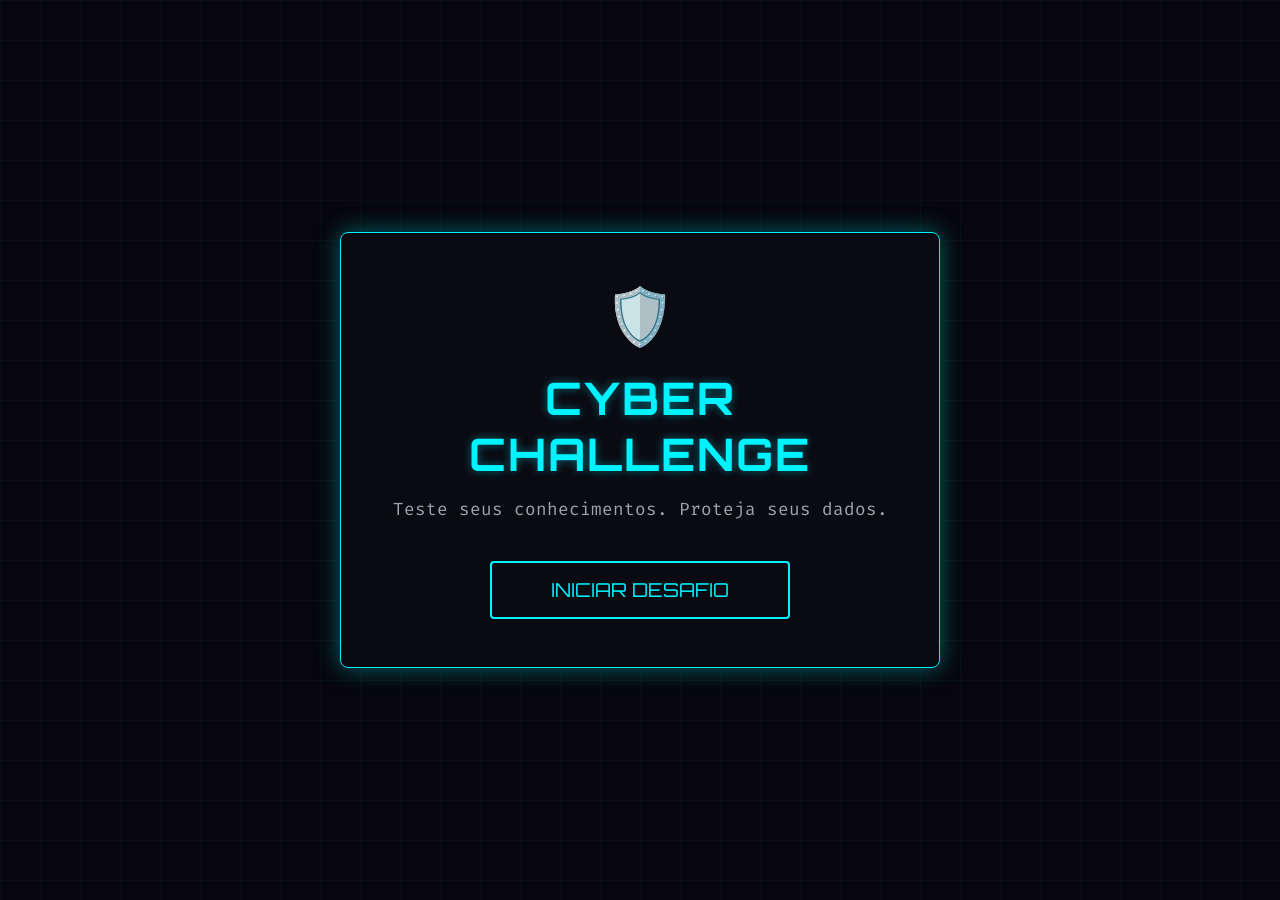
==== src/main/resources/static/index.html @ 8dbe8f74 "first commit" ====
<!DOCTYPE html>
<html lang="pt-BR">
<head>
    <meta charset="UTF-8">
    <meta name="viewport" content="width=device-width, initial-scale=1.0">
    <title>CYBER CHALLENGE</title>
    <link rel="stylesheet" href="style.css">
</head>
<body>
    <section id="tela-inicial" class="screen active">
        <div class="container">
            <div class="icon">🛡️</div>
            <h1>CYBER CHALLENGE</h1>
            <p class="subtitle">Teste seus conhecimentos. Proteja seus dados.</p>
            <button id="btn-iniciar" class="cyber-button">INICIAR DESAFIO</button>
        </div>
    </section>

    <section id="tela-cadastro" class="screen hidden">
        <div class="container">
            <div class="icon">💻</div>
            <h2>IDENTIFICAÇÃO DE USUÁRIO</h2>
            <p class="prompt-text">Insira suas credenciais para iniciar o teste:</p>

            <div class="input-group">
                <span class="prefix">USER@CYBER:~#</span>
                <input type="text" id="input-nome" placeholder="[ Digite seu nome ]" autocomplete="off">
            </div>

            <span id="erro-nome" class="error-msg hidden">⚠️ ERRO: O nome é obrigatório para acessar o sistema.</span>
            <!-- Banner de erro para falhas de comunicação com a API (adicionado na integração) -->
            <span id="erro-api" class="error-msg hidden">⚠️ Não foi possível conectar ao servidor. Tente novamente.</span>

            <button id="btn-continuar" class="cyber-button">CONTINUAR</button>
        </div>
    </section>

    <!-- TELA DA PARTIDA -->
    <section id="tela-partida" class="screen hidden">
        <div class="container game-container">
            <!-- Cabeçalho com Número da Pergunta e Cronômetro -->
            <div class="game-header">
                <span id="contador-pergunta" class="badge">PERGUNTA 1 DE 5</span>
                <span id="cronometro" class="timer">0.00s</span>
            </div>

            <!-- Pergunta -->
            <div class="pergunta-box">
                <p id="texto-pergunta">Carregando pergunta...</p>
            </div>

            <!-- Botões de Resposta -->
            <div class="botoes-resposta">
                <button id="btn-verdadeiro" class="cyber-button btn-op">VERDADEIRO</button>
                <button id="btn-falso" class="cyber-button btn-op">FALSO</button>
            </div>

            <!-- Caixa de Explicação (Oculta por padrão) -->
            <div id="feedback-box" class="feedback-box hidden">
                <h3 id="feedback-titulo">RESULTADO</h3>
                <p id="feedback-explicacao">A explicação aparecerá aqui.</p>
                <button id="btn-avancar" class="cyber-button btn-small hidden">AVANÇAR >></button>
            </div>
        </div>
    </section>

    <!-- TELA DE RESULTADO FINAL -->
    <section id="tela-resultado" class="screen hidden">
        <div class="container result-container">
            <h2>DESAFIO CONCLUÍDO!</h2>
            <p id="res-nome" class="subtitle">Agente: [Nome]</p>

            <!-- Grid de Estatísticas -->
            <div class="stats-grid">
                <div class="stat-box highlight-box">
                    <span class="stat-label">PONTUAÇÃO</span>
                    <span id="res-pontuacao" class="stat-value">0 / 10</span>
                </div>
                <div class="stat-box">
                    <span class="stat-label">ACERTOS</span>
                    <span id="res-acertos" class="stat-value correct-color">0 / 5</span>
                </div>
                <div class="stat-box">
                    <span class="stat-label">ERROS</span>
                    <span id="res-erros" class="stat-value error-color">0 / 5</span>
                </div>
                <div class="stat-box">
                    <span class="stat-label">TEMPO TOTAL</span>
                    <span id="res-tempo" class="stat-value">0.0s</span>
                </div>
                <div class="stat-box">
                    <span class="stat-label">MÉDIA / PERGUNTA</span>
                    <span id="res-media" class="stat-value">0.0s</span>
                </div>
            </div>

            <!-- Mensagem Dinâmica -->
            <div id="res-mensagem-box" class="feedback-box">
                <p id="res-mensagem" style="margin: 0;"></p>
            </div>

            <!-- Aviso caso o envio para o servidor falhe (adicionado na integração) -->
            <span id="erro-envio" class="error-msg hidden">⚠️ O resultado não pôde ser salvo no servidor (ranking/dashboard não serão atualizados desta vez).</span>

            <!-- Ranking -->
            <div class="ranking-section">
                <h3>🏆 RANKING GERAL</h3>
                <div class="ranking-header">
                    <span>POS</span>
                    <span>NOME</span>
                    <span>PONTOS</span>
                    <span>TEMPO</span>
                </div>
                <ul id="ranking-list" class="ranking-list">
                    <!-- O JavaScript vai inserir os jogadores aqui -->
                </ul>
            </div>

            <button id="btn-novo-jogador" class="cyber-button">NOVO PARTICIPANTE</button>
        </div>
    </section>

    <script src="script.js"></script>
</body>
</html>
---- src/main/resources/static/style.css ----
@import url('https://fonts.googleapis.com/css2?family=Fira+Code:wght@400;700&family=Orbitron:wght@500;700&display=swap');

:root {
    --bg-color: #06060c;
    --primary-color: #00f3ff;
    --primary-glow: rgba(0, 243, 255, 0.4);
    --error-color: #ff003c;
    --text-main: #e0e0e0;
    --container-bg: rgba(12, 12, 20, 0.85);
}

* {
    margin: 0;
    padding: 0;
    box-sizing: border-box;
}

body {
    background-color: var(--bg-color);
    color: var(--text-main);
    font-family: 'Fira Code', monospace;
    height: 100vh;
    display: flex;
    justify-content: center;
    align-items: center;
    overflow: hidden;
    /* Efeito de grade tecnológica ao fundo */
    background-image: 
        linear-gradient(rgba(0, 243, 255, 0.03) 1px, transparent 1px),
        linear-gradient(90deg, rgba(0, 243, 255, 0.03) 1px, transparent 1px);
    background-size: 40px 40px;
}

/* Controle de Exibição das Telas */
.screen {
    display: none;
    flex-direction: column;
    align-items: center;
    text-align: center;
    animation: fadeIn 0.6s ease-out;
    width: 100%;
}

.screen.active {
    display: flex;
}

.hidden {
    display: none !important;
}

/* Container Principal (Card) */
.container {
    background: var(--container-bg);
    padding: 3rem 2rem;
    border: 1px solid var(--primary-color);
    box-shadow: 0 0 25px var(--primary-glow);
    border-radius: 8px;
    backdrop-filter: blur(10px);
    max-width: 600px;
    width: 90%;
}

.icon {
    font-size: 3.5rem;
    margin-bottom: 1rem;
}

/* Tipografia */
h1, h2 {
    font-family: 'Orbitron', sans-serif;
    color: var(--primary-color);
    text-shadow: 0 0 10px var(--primary-glow);
    letter-spacing: 2px;
}

h1 { font-size: 2.8rem; margin-bottom: 1rem; }
h2 { font-size: 1.8rem; margin-bottom: 1.5rem; }

.subtitle {
    font-size: 1.1rem;
    margin-bottom: 2.5rem;
    color: #a0a0b0;
}

.prompt-text {
    margin-bottom: 1.5rem;
    font-size: 0.95rem;
    color: #a0a0b0;
}

/* Botões Cyberpunk */
.cyber-button {
    background: transparent;
    color: var(--primary-color);
    border: 2px solid var(--primary-color);
    padding: 15px 35px;
    font-size: 1.2rem;
    font-family: 'Orbitron', sans-serif;
    cursor: pointer;
    transition: all 0.3s ease;
    text-transform: uppercase;
    border-radius: 4px;
    width: 100%;
    max-width: 300px;
}

.cyber-button:hover {
    background: var(--primary-color);
    color: var(--bg-color);
    box-shadow: 0 0 20px var(--primary-color);
}

/* Campo de Input de Nome */
.input-group {
    display: flex;
    align-items: center;
    background: #000;
    border: 1px solid #333;
    padding: 12px 15px;
    margin-bottom: 1rem;
    border-radius: 4px;
    transition: border 0.3s ease;
}

.input-group:focus-within {
    border-color: var(--primary-color);
    box-shadow: 0 0 10px var(--primary-glow);
}

.prefix {
    color: var(--primary-color);
    margin-right: 15px;
    font-weight: bold;
}

input {
    background: transparent;
    border: none;
    color: #fff;
    font-family: 'Fira Code', monospace;
    font-size: 1.1rem;
    width: 100%;
    outline: none;
}

input::placeholder {
    color: #444;
}

/* Validação */
.error-msg {
    color: var(--error-color);
    font-size: 0.9rem;
    display: block;
    margin-bottom: 1.5rem;
    text-shadow: 0 0 5px rgba(255, 0, 60, 0.4);
}

/* Animação de Transição */
@keyframes fadeIn {
    from { opacity: 0; transform: translateY(15px); }
    to { opacity: 1; transform: translateY(0); }
}

/* Responsividade básica para telas menores */
@media (max-width: 480px) {
    h1 { font-size: 2rem; }
    h2 { font-size: 1.4rem; }
    .prefix { display: none; /* Oculta o prefixo no celular para ganhar espaço */ }
}

/* --- ESTILOS DA TELA DA PARTIDA --- */
.game-container {
    max-width: 800px;
}

.game-header {
    display: flex;
    justify-content: space-between;
    align-items: center;
    margin-bottom: 2rem;
    border-bottom: 1px solid #333;
    padding-bottom: 1rem;
}

.badge {
    background: rgba(0, 243, 255, 0.1);
    color: var(--primary-color);
    padding: 8px 15px;
    border-radius: 4px;
    font-size: 0.9rem;
    border: 1px solid var(--primary-color);
    font-weight: bold;
}

.timer {
    font-family: 'Orbitron', sans-serif;
    font-size: 1.8rem;
    color: #ffb800; /* Amarelo de alerta tecnológico */
    text-shadow: 0 0 10px rgba(255, 184, 0, 0.5);
}

.pergunta-box {
    font-size: 1.3rem;
    line-height: 1.6;
    margin-bottom: 2.5rem;
    min-height: 120px;
    display: flex;
    align-items: center;
    text-align: left;
}

.botoes-resposta {
    display: flex;
    gap: 1.5rem;
    justify-content: center;
    margin-bottom: 1.5rem;
}

.btn-op {
    flex: 1;
    font-size: 1.1rem;
}

/* Cores ao selecionar a resposta */
.btn-op.selected-true {
    background: #00ff66;
    color: #000;
    border-color: #00ff66;
    box-shadow: 0 0 15px #00ff66;
}

.btn-op.selected-false {
    background: var(--error-color);
    color: #fff;
    border-color: var(--error-color);
    box-shadow: 0 0 15px var(--error-color);
}

/* Desabilita os botões após a escolha */
.btn-op:disabled {
    opacity: 0.3;
    cursor: not-allowed;
    pointer-events: none;
}
.btn-op.selected-true:disabled, .btn-op.selected-false:disabled {
    opacity: 1; /* Mantém o selecionado aceso */
}

/* Caixa de Feedback (Explicação) */
.feedback-box {
    background: rgba(0, 0, 0, 0.7);
    border-left: 5px solid var(--primary-color);
    padding: 1.5rem;
    text-align: left;
    animation: fadeIn 0.4s ease-out;
    border-radius: 0 4px 4px 0;
}

.feedback-box.correct { border-left-color: #00ff66; }
.feedback-box.incorrect { border-left-color: var(--error-color); }

#feedback-titulo {
    font-size: 1.2rem;
    margin-bottom: 0.8rem;
}

.correct #feedback-titulo { color: #00ff66; text-shadow: 0 0 5px #00ff66; }
.incorrect #feedback-titulo { color: var(--error-color); text-shadow: 0 0 5px var(--error-color); }

#feedback-explicacao {
    font-size: 1rem;
    color: #ccc;
    margin-bottom: 1.5rem;
    line-height: 1.5;
}

.btn-small {
    padding: 10px 20px;
    font-size: 1rem;
    align-self: flex-end;
    display: block;
    margin-left: auto;
}

/* --- ESTILOS DA TELA DE RESULTADO E RANKING --- */
.result-container {
    max-width: 700px;
}

.stats-grid {
    display: grid;
    grid-template-columns: repeat(auto-fit, minmax(120px, 1fr));
    gap: 1rem;
    margin-bottom: 2rem;
}

.stat-box {
    background: rgba(0, 0, 0, 0.6);
    border: 1px solid #333;
    padding: 1rem;
    border-radius: 4px;
    display: flex;
    flex-direction: column;
    align-items: center;
}

.stat-box.highlight-box {
    border-color: var(--primary-color);
    box-shadow: 0 0 10px rgba(0, 243, 255, 0.2);
}

.stat-label {
    font-size: 0.8rem;
    color: #a0a0b0;
    margin-bottom: 0.5rem;
}

.stat-value {
    font-family: 'Orbitron', sans-serif;
    font-size: 1.5rem;
    font-weight: bold;
}

.correct-color { color: #00ff66; }
.error-color { color: var(--error-color); }

/* Seção de Ranking */
.ranking-section {
    margin: 2rem 0;
    background: #000;
    border: 1px solid #222;
    border-radius: 4px;
    padding: 1.5rem;
}

.ranking-section h3 {
    font-size: 1.2rem;
    margin-bottom: 1rem;
    color: var(--primary-color);
}

.ranking-header {
    display: grid;
    grid-template-columns: 0.5fr 2fr 1fr 1fr;
    font-size: 0.8rem;
    color: #666;
    border-bottom: 1px solid #333;
    padding-bottom: 0.5rem;
    margin-bottom: 0.5rem;
    text-align: left;
}

.ranking-list {
    list-style: none;
    max-height: 200px;
    overflow-y: auto;
}

.ranking-item {
    display: grid;
    grid-template-columns: 0.5fr 2fr 1fr 1fr;
    padding: 0.8rem 0;
    border-bottom: 1px solid #1a1a1a;
    font-size: 1rem;
    text-align: left;
    align-items: center;
}

/* Destaque para os 3 primeiros colocados */
.ranking-item.top-1 { color: #ffd700; font-weight: bold; text-shadow: 0 0 5px rgba(255, 215, 0, 0.4); }
.ranking-item.top-2 { color: #c0c0c0; font-weight: bold; }
.ranking-item.top-3 { color: #cd7f32; font-weight: bold; }

/* Scrollbar personalizada para o ranking */
.ranking-list::-webkit-scrollbar { width: 6px; }
.ranking-list::-webkit-scrollbar-track { background: #000; }
.ranking-list::-webkit-scrollbar-thumb { background: var(--primary-color); border-radius: 3px; }
/* Adicionado na integracao com o back-end: estado desabilitado do botao
   principal (usado enquanto o front espera a resposta da API). */
.cyber-button:disabled {
    opacity: 0.5;
    cursor: not-allowed;
    filter: grayscale(40%);
}
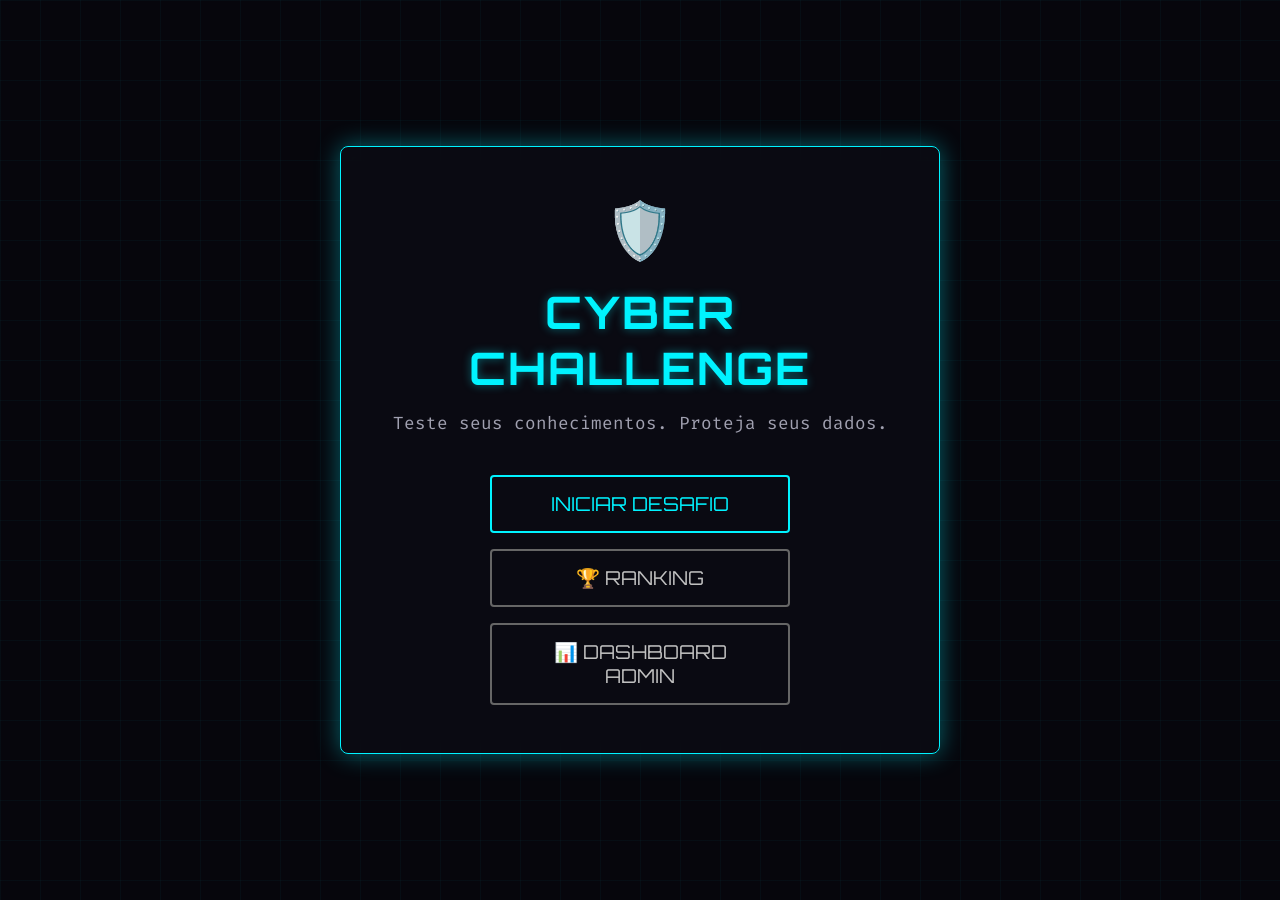
==== commit 67b09d33: "feat: aprimora sistema de partidas e experiência do usuário * amplia banco de questões e seleção ale" ====
--- a/src/main/resources/static/index.html
+++ b/src/main/resources/static/index.html
@@ -7,15 +7,21 @@
     <link rel="stylesheet" href="style.css">
 </head>
 <body>
+    <!-- MENU INICIAL (secao 5) -->
     <section id="tela-inicial" class="screen active">
         <div class="container">
             <div class="icon">🛡️</div>
             <h1>CYBER CHALLENGE</h1>
             <p class="subtitle">Teste seus conhecimentos. Proteja seus dados.</p>
-            <button id="btn-iniciar" class="cyber-button">INICIAR DESAFIO</button>
-        </div>
-    </section>
-
+            <div class="menu-botoes">
+                <button id="btn-iniciar" class="cyber-button">INICIAR DESAFIO</button>
+                <button id="btn-ver-ranking" class="cyber-button btn-secundario">🏆 RANKING</button>
+                <a href="/admin/" class="cyber-button btn-secundario btn-link" target="_blank" rel="noopener">📊 DASHBOARD ADMIN</a>
+            </div>
+        </div>
+    </section>
+
+    <!-- CADASTRO (secao 3): nome, idade e autoavaliacao de conhecimento -->
     <section id="tela-cadastro" class="screen hidden">
         <div class="container">
             <div class="icon">💻</div>
@@ -23,15 +29,70 @@
             <p class="prompt-text">Insira suas credenciais para iniciar o teste:</p>
 
             <div class="input-group">
-                <span class="prefix">USER@CYBER:~#</span>
+                <span class="prefix">NOME:~#</span>
                 <input type="text" id="input-nome" placeholder="[ Digite seu nome ]" autocomplete="off">
             </div>
 
-            <span id="erro-nome" class="error-msg hidden">⚠️ ERRO: O nome é obrigatório para acessar o sistema.</span>
-            <!-- Banner de erro para falhas de comunicação com a API (adicionado na integração) -->
+            <div class="input-group">
+                <span class="prefix">IDADE:~#</span>
+                <input type="number" id="input-idade" placeholder="[ Digite sua idade ]" autocomplete="off" min="1" max="120">
+            </div>
+
+            <div class="autoavaliacao-group">
+                <label for="input-autoavaliacao" class="prompt-text autoavaliacao-label">
+                    De 1 a 10, quanto você considera que entende de segurança cibernética?
+                </label>
+                <div class="slider-row">
+                    <input type="range" id="input-autoavaliacao" min="1" max="10" value="5">
+                    <span id="autoavaliacao-valor" class="badge">5</span>
+                </div>
+            </div>
+
+            <span id="erro-nome" class="error-msg hidden">⚠️ ERRO: preencha nome e idade corretamente para continuar.</span>
             <span id="erro-api" class="error-msg hidden">⚠️ Não foi possível conectar ao servidor. Tente novamente.</span>
 
-            <button id="btn-continuar" class="cyber-button">CONTINUAR</button>
+            <div class="botoes-navegacao">
+                <button id="btn-voltar-cadastro" class="cyber-button btn-secundario btn-small-nav">« VOLTAR</button>
+                <button id="btn-continuar" class="cyber-button">CONTINUAR</button>
+            </div>
+        </div>
+    </section>
+
+    <!-- ESCOLHA DE NIVEL (secao 2) -->
+    <section id="tela-nivel" class="screen hidden">
+        <div class="container">
+            <div class="icon">🎚️</div>
+            <h2>ESCOLHA O NÍVEL</h2>
+            <p class="prompt-text">Selecione o nível de dificuldade das 10 perguntas da sua partida:</p>
+
+            <div class="niveis-grid">
+                <button class="nivel-card" data-nivel="1">
+                    <span class="nivel-numero">1</span>
+                    <span class="nivel-nome">Leigo</span>
+                    <span class="nivel-desc">Conceitos básicos de segurança digital</span>
+                </button>
+                <button class="nivel-card" data-nivel="2">
+                    <span class="nivel-numero">2</span>
+                    <span class="nivel-nome">Usuário</span>
+                    <span class="nivel-desc">Situações comuns do dia a dia</span>
+                </button>
+                <button class="nivel-card" data-nivel="3">
+                    <span class="nivel-numero">3</span>
+                    <span class="nivel-nome">Intermediário</span>
+                    <span class="nivel-desc">Exige conhecimento mais aprofundado</span>
+                </button>
+                <button class="nivel-card" data-nivel="4">
+                    <span class="nivel-numero">4</span>
+                    <span class="nivel-nome">Especialista</span>
+                    <span class="nivel-desc">Perguntas avançadas de cibersegurança</span>
+                </button>
+            </div>
+
+            <span id="erro-nivel" class="error-msg hidden">⚠️ Não foi possível carregar as perguntas deste nível. Tente novamente.</span>
+
+            <div class="botoes-navegacao">
+                <button id="btn-voltar-nivel" class="cyber-button btn-secundario btn-small-nav">« VOLTAR</button>
+            </div>
         </div>
     </section>
 
@@ -40,7 +101,8 @@
         <div class="container game-container">
             <!-- Cabeçalho com Número da Pergunta e Cronômetro -->
             <div class="game-header">
-                <span id="contador-pergunta" class="badge">PERGUNTA 1 DE 5</span>
+                <span id="badge-nivel" class="badge badge-nivel">NÍVEL 1</span>
+                <span id="contador-pergunta" class="badge">PERGUNTA 1 DE 10</span>
                 <span id="cronometro" class="timer">0.00s</span>
             </div>
 
@@ -70,19 +132,26 @@
             <h2>DESAFIO CONCLUÍDO!</h2>
             <p id="res-nome" class="subtitle">Agente: [Nome]</p>
 
+            <!-- Nota final em destaque (secao 4) -->
+            <div class="nota-final-box">
+                <span class="stat-label">NOTA FINAL</span>
+                <span id="res-nota-final" class="nota-final-valor">0.0</span>
+                <span class="nota-final-escala">/ 10</span>
+            </div>
+
             <!-- Grid de Estatísticas -->
             <div class="stats-grid">
                 <div class="stat-box highlight-box">
                     <span class="stat-label">PONTUAÇÃO</span>
-                    <span id="res-pontuacao" class="stat-value">0 / 10</span>
+                    <span id="res-pontuacao" class="stat-value">0 / 20</span>
                 </div>
                 <div class="stat-box">
                     <span class="stat-label">ACERTOS</span>
-                    <span id="res-acertos" class="stat-value correct-color">0 / 5</span>
+                    <span id="res-acertos" class="stat-value correct-color">0 / 10</span>
                 </div>
                 <div class="stat-box">
                     <span class="stat-label">ERROS</span>
-                    <span id="res-erros" class="stat-value error-color">0 / 5</span>
+                    <span id="res-erros" class="stat-value error-color">0 / 10</span>
                 </div>
                 <div class="stat-box">
                     <span class="stat-label">TEMPO TOTAL</span>
@@ -91,6 +160,10 @@
                 <div class="stat-box">
                     <span class="stat-label">MÉDIA / PERGUNTA</span>
                     <span id="res-media" class="stat-value">0.0s</span>
+                </div>
+                <div class="stat-box">
+                    <span class="stat-label">NÍVEL JOGADO</span>
+                    <span id="res-nivel" class="stat-value">-</span>
                 </div>
             </div>
 
@@ -99,7 +172,7 @@
                 <p id="res-mensagem" style="margin: 0;"></p>
             </div>
 
-            <!-- Aviso caso o envio para o servidor falhe (adicionado na integração) -->
+            <!-- Aviso caso o envio para o servidor falhe -->
             <span id="erro-envio" class="error-msg hidden">⚠️ O resultado não pôde ser salvo no servidor (ranking/dashboard não serão atualizados desta vez).</span>
 
             <!-- Ranking -->
@@ -116,7 +189,37 @@
                 </ul>
             </div>
 
-            <button id="btn-novo-jogador" class="cyber-button">NOVO PARTICIPANTE</button>
+            <div class="botoes-navegacao botoes-resultado">
+                <button id="btn-jogar-novamente" class="cyber-button">JOGAR NOVAMENTE</button>
+                <button id="btn-voltar-menu" class="cyber-button btn-secundario">VOLTAR AO MENU</button>
+            </div>
+        </div>
+    </section>
+
+    <!-- TELA DE RANKING INDEPENDENTE (acessivel direto do menu, sem jogar) -->
+    <section id="tela-ranking" class="screen hidden">
+        <div class="container result-container">
+            <h2>🏆 RANKING GERAL</h2>
+            <p class="prompt-text">Melhores desempenhos registrados no Cyber Challenge:</p>
+
+            <div class="ranking-section ranking-section-standalone">
+                <div class="ranking-header">
+                    <span>POS</span>
+                    <span>NOME</span>
+                    <span>PONTOS</span>
+                    <span>TEMPO</span>
+                </div>
+                <ul id="ranking-list-standalone" class="ranking-list">
+                    <!-- O JavaScript vai inserir os jogadores aqui -->
+                </ul>
+            </div>
+
+            <span id="ranking-vazio" class="error-msg hidden" style="color:#a0a0b0; text-shadow:none;">Ainda não há partidas registradas.</span>
+            <span id="erro-ranking" class="error-msg hidden">⚠️ Não foi possível carregar o ranking agora.</span>
+
+            <div class="botoes-navegacao">
+                <button id="btn-voltar-ranking" class="cyber-button btn-secundario btn-small-nav">« VOLTAR AO MENU</button>
+            </div>
         </div>
     </section>
 
--- a/src/main/resources/static/style.css
+++ b/src/main/resources/static/style.css
@@ -384,3 +384,169 @@
     cursor: not-allowed;
     filter: grayscale(40%);
 }
+
+/* --- MELHORIAS DE NAVEGAÇÃO (menu, cadastro estendido, níveis, ranking) --- */
+
+.menu-botoes {
+    display: flex;
+    flex-direction: column;
+    gap: 1rem;
+    align-items: center;
+}
+
+.btn-secundario {
+    border-color: #666;
+    color: #c0c0c0;
+}
+
+.btn-secundario:hover {
+    background: #c0c0c0;
+    color: #000;
+    box-shadow: 0 0 20px rgba(192, 192, 192, 0.5);
+}
+
+.btn-link {
+    display: inline-flex;
+    align-items: center;
+    justify-content: center;
+    text-decoration: none;
+}
+
+.botoes-navegacao {
+    display: flex;
+    gap: 1rem;
+    justify-content: center;
+    margin-top: 1rem;
+    flex-wrap: wrap;
+}
+
+.botoes-resultado {
+    margin-top: 1.5rem;
+}
+
+.btn-small-nav {
+    max-width: 180px;
+    padding: 12px 20px;
+    font-size: 1rem;
+}
+
+/* Slider de autoavaliação (cadastro) */
+.autoavaliacao-group {
+    margin: 0.5rem 0 1.5rem;
+    text-align: left;
+}
+
+.autoavaliacao-label {
+    display: block;
+    margin-bottom: 0.8rem;
+}
+
+.slider-row {
+    display: flex;
+    align-items: center;
+    gap: 1rem;
+}
+
+.slider-row input[type="range"] {
+    flex: 1;
+    accent-color: var(--primary-color);
+}
+
+.slider-row .badge {
+    min-width: 2.5rem;
+    text-align: center;
+}
+
+/* Cards de seleção de nível */
+.niveis-grid {
+    display: grid;
+    grid-template-columns: repeat(2, 1fr);
+    gap: 1rem;
+    margin-bottom: 1.5rem;
+}
+
+.nivel-card {
+    background: rgba(0, 0, 0, 0.6);
+    border: 2px solid #333;
+    border-radius: 6px;
+    padding: 1.2rem 0.8rem;
+    color: var(--text-main);
+    cursor: pointer;
+    display: flex;
+    flex-direction: column;
+    align-items: center;
+    gap: 0.4rem;
+    transition: all 0.25s ease;
+    font-family: 'Fira Code', monospace;
+}
+
+.nivel-card:hover,
+.nivel-card:focus-visible {
+    border-color: var(--primary-color);
+    box-shadow: 0 0 15px var(--primary-glow);
+    transform: translateY(-2px);
+}
+
+.nivel-card.selecionado {
+    border-color: var(--primary-color);
+    background: rgba(0, 243, 255, 0.08);
+}
+
+.nivel-numero {
+    font-family: 'Orbitron', sans-serif;
+    font-size: 1.6rem;
+    color: var(--primary-color);
+}
+
+.nivel-nome {
+    font-family: 'Orbitron', sans-serif;
+    font-size: 1rem;
+    text-transform: uppercase;
+}
+
+.nivel-desc {
+    font-size: 0.8rem;
+    color: #a0a0b0;
+    text-align: center;
+}
+
+.badge-nivel {
+    border-color: #ffb800;
+    color: #ffb800;
+    background: rgba(255, 184, 0, 0.1);
+}
+
+/* Nota final em destaque na tela de resultado */
+.nota-final-box {
+    background: rgba(0, 243, 255, 0.08);
+    border: 1px solid var(--primary-color);
+    border-radius: 6px;
+    padding: 1.2rem;
+    margin-bottom: 1.5rem;
+    display: flex;
+    flex-direction: column;
+    align-items: center;
+    box-shadow: 0 0 20px var(--primary-glow);
+}
+
+.nota-final-valor {
+    font-family: 'Orbitron', sans-serif;
+    font-size: 3rem;
+    color: var(--primary-color);
+    text-shadow: 0 0 15px var(--primary-glow);
+    line-height: 1;
+}
+
+.nota-final-escala {
+    font-size: 1rem;
+    color: #a0a0b0;
+}
+
+.ranking-section-standalone {
+    max-height: none;
+}
+
+@media (max-width: 480px) {
+    .niveis-grid { grid-template-columns: 1fr; }
+    .botoes-navegacao { flex-direction: column; align-items: stretch; }
+}
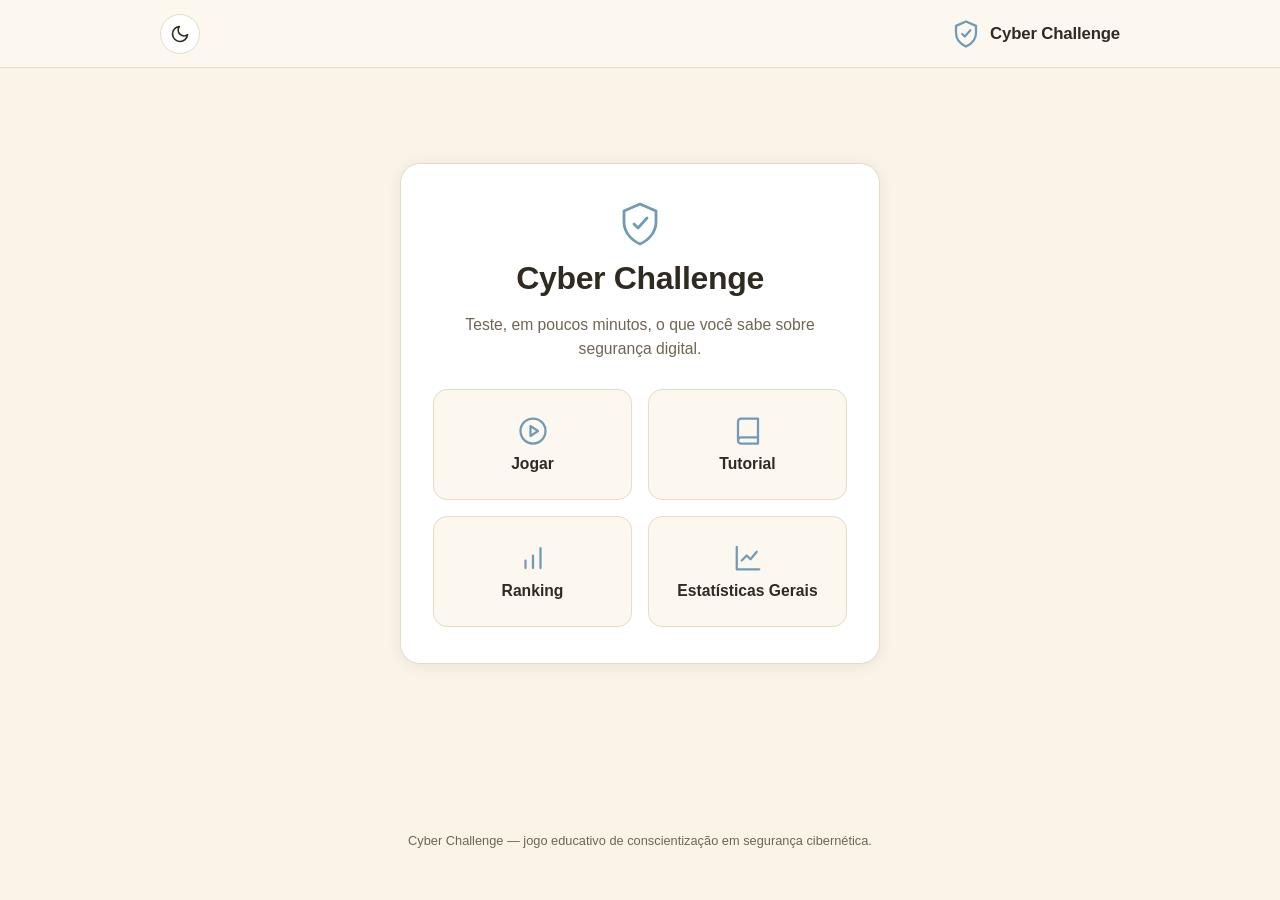
==== commit 845b5a26: "feat: simplifica e aprimora o Cyber Challenge Simplifica o fluxo do jogo Ajusta pontuação e rankings" ====
--- a/src/main/resources/static/index.html
+++ b/src/main/resources/static/index.html
@@ -3,67 +3,103 @@
 <head>
     <meta charset="UTF-8">
     <meta name="viewport" content="width=device-width, initial-scale=1.0">
-    <title>CYBER CHALLENGE</title>
+    <title>Cyber Challenge</title>
     <link rel="stylesheet" href="style.css">
 </head>
 <body>
-    <!-- MENU INICIAL (secao 5) -->
-    <section id="tela-inicial" class="screen active">
-        <div class="container">
-            <div class="icon">🛡️</div>
-            <h1>CYBER CHALLENGE</h1>
-            <p class="subtitle">Teste seus conhecimentos. Proteja seus dados.</p>
-            <div class="menu-botoes">
-                <button id="btn-iniciar" class="cyber-button">INICIAR DESAFIO</button>
-                <button id="btn-ver-ranking" class="cyber-button btn-secundario">🏆 RANKING</button>
-                <a href="/admin/" class="cyber-button btn-secundario btn-link" target="_blank" rel="noopener">📊 DASHBOARD ADMIN</a>
-            </div>
-        </div>
-    </section>
-
-    <!-- CADASTRO (secao 3): nome, idade e autoavaliacao de conhecimento -->
-    <section id="tela-cadastro" class="screen hidden">
-        <div class="container">
-            <div class="icon">💻</div>
-            <h2>IDENTIFICAÇÃO DE USUÁRIO</h2>
-            <p class="prompt-text">Insira suas credenciais para iniciar o teste:</p>
-
-            <div class="input-group">
-                <span class="prefix">NOME:~#</span>
-                <input type="text" id="input-nome" placeholder="[ Digite seu nome ]" autocomplete="off">
-            </div>
-
-            <div class="input-group">
-                <span class="prefix">IDADE:~#</span>
-                <input type="number" id="input-idade" placeholder="[ Digite sua idade ]" autocomplete="off" min="1" max="120">
-            </div>
-
-            <div class="autoavaliacao-group">
-                <label for="input-autoavaliacao" class="prompt-text autoavaliacao-label">
-                    De 1 a 10, quanto você considera que entende de segurança cibernética?
-                </label>
+    <header class="site-header">
+        <div class="site-header__inner">
+            <button type="button" id="theme-toggle" class="theme-toggle" aria-label="Alternar tema"></button>
+            <a href="/index.html" class="brand">
+                <svg class="brand-logo icon-svg" viewBox="0 0 24 24" fill="none" stroke="currentColor" stroke-width="1.8" stroke-linecap="round" stroke-linejoin="round">
+                    <path d="M12 2 L20 5.5 V11 C20 16 16.5 20 12 22 C7.5 20 4 16 4 11 V5.5 Z"></path>
+                    <path d="M9 12 L11 14 L15.5 9"></path>
+                </svg>
+                <span class="brand-name">Cyber Challenge</span>
+            </a>
+        </div>
+    </header>
+
+    <main class="page-content">
+
+    <!-- MENU INICIAL -->
+    <section id="tela-menu" class="screen active">
+        <div class="card">
+            <svg class="brand-logo icon-svg" viewBox="0 0 24 24" fill="none" stroke="currentColor" stroke-width="1.4" stroke-linecap="round" stroke-linejoin="round" style="width:48px;height:48px;margin-bottom:0.75rem;">
+                <path d="M12 2 L20 5.5 V11 C20 16 16.5 20 12 22 C7.5 20 4 16 4 11 V5.5 Z"></path>
+                <path d="M9 12 L11 14 L15.5 9"></path>
+            </svg>
+            <h1>Cyber Challenge</h1>
+            <p class="subtitle">Teste, em poucos minutos, o que você sabe sobre segurança digital.</p>
+
+            <div class="menu-grid">
+                <button type="button" id="btn-jogar" class="menu-item">
+                    <svg viewBox="0 0 24 24" fill="none" stroke="currentColor" stroke-width="1.8" stroke-linecap="round" stroke-linejoin="round"><circle cx="12" cy="12" r="10"></circle><polygon points="10,8 16,12 10,16"></polygon></svg>
+                    Jogar
+                </button>
+                <a href="/tutorial.html" class="menu-item">
+                    <svg viewBox="0 0 24 24" fill="none" stroke="currentColor" stroke-width="1.8" stroke-linecap="round" stroke-linejoin="round"><path d="M4 19.5A2.5 2.5 0 0 1 6.5 17H20"></path><path d="M6.5 2H20v20H6.5A2.5 2.5 0 0 1 4 19.5v-15A2.5 2.5 0 0 1 6.5 2z"></path></svg>
+                    Tutorial
+                </a>
+                <a href="/ranking.html" class="menu-item">
+                    <svg viewBox="0 0 24 24" fill="none" stroke="currentColor" stroke-width="1.8" stroke-linecap="round" stroke-linejoin="round"><line x1="6" y1="20" x2="6" y2="14"></line><line x1="12" y1="20" x2="12" y2="10"></line><line x1="18" y1="20" x2="18" y2="4"></line></svg>
+                    Ranking
+                </a>
+                <a href="/estatisticas.html" class="menu-item">
+                    <svg viewBox="0 0 24 24" fill="none" stroke="currentColor" stroke-width="1.8" stroke-linecap="round" stroke-linejoin="round"><path d="M3 3v18h18"></path><path d="M7 14l4-4 3 3 5-6"></path></svg>
+                    Estatísticas Gerais
+                </a>
+            </div>
+        </div>
+    </section>
+
+    <!-- IDENTIFICACAO: nickname, idade, autoavaliacao -->
+    <section id="tela-identificacao" class="screen hidden">
+        <div class="card">
+            <div class="steps"><span class="step-dot active"></span><span class="step-dot"></span><span class="step-dot"></span><span class="step-dot"></span></div>
+            <h2>Antes de começar</h2>
+            <p class="subtitle">Informe seus dados para participar do desafio e aparecer no ranking.</p>
+
+            <div class="field">
+                <label for="input-nickname">Nickname</label>
+                <input type="text" id="input-nickname" placeholder="Como você quer ser chamado" autocomplete="off" maxlength="30">
+                <span id="nickname-status" class="field-hint"></span>
+            </div>
+
+            <div class="field">
+                <label for="input-idade">Idade</label>
+                <input type="number" id="input-idade" placeholder="Sua idade" min="1" max="120" autocomplete="off">
+            </div>
+
+            <div class="field">
+                <label for="input-autoavaliacao">De 1 a 10, o quanto você entende de segurança digital?</label>
                 <div class="slider-row">
                     <input type="range" id="input-autoavaliacao" min="1" max="10" value="5">
-                    <span id="autoavaliacao-valor" class="badge">5</span>
-                </div>
-            </div>
-
-            <span id="erro-nome" class="error-msg hidden">⚠️ ERRO: preencha nome e idade corretamente para continuar.</span>
-            <span id="erro-api" class="error-msg hidden">⚠️ Não foi possível conectar ao servidor. Tente novamente.</span>
-
-            <div class="botoes-navegacao">
-                <button id="btn-voltar-cadastro" class="cyber-button btn-secundario btn-small-nav">« VOLTAR</button>
-                <button id="btn-continuar" class="cyber-button">CONTINUAR</button>
-            </div>
-        </div>
-    </section>
-
-    <!-- ESCOLHA DE NIVEL (secao 2) -->
+                    <span id="autoavaliacao-valor" class="slider-badge">5</span>
+                </div>
+            </div>
+
+            <div id="erro-identificacao" class="msg msg-error hidden">
+                <svg viewBox="0 0 24 24" fill="none" stroke="currentColor" stroke-width="2" stroke-linecap="round" stroke-linejoin="round"><path d="M12 9v4"></path><path d="M12 17h.01"></path><path d="M10.29 3.86L1.82 18a2 2 0 0 0 1.71 3h16.94a2 2 0 0 0 1.71-3L13.71 3.86a2 2 0 0 0-3.42 0z"></path></svg>
+                <span id="erro-identificacao-texto">Verifique os dados informados.</span>
+            </div>
+
+            <div class="btn-row">
+                <button type="button" id="btn-voltar-identificacao" class="btn btn-secondary">
+                    <svg width="18" height="18" viewBox="0 0 24 24" fill="none" stroke="currentColor" stroke-width="2" stroke-linecap="round" stroke-linejoin="round"><line x1="19" y1="12" x2="5" y2="12"></line><polyline points="12,19 5,12 12,5"></polyline></svg>
+                    Voltar
+                </button>
+                <button type="button" id="btn-proximo-identificacao" class="btn btn-primary">Próximo</button>
+            </div>
+        </div>
+    </section>
+
+    <!-- ESCOLHA DE NIVEL -->
     <section id="tela-nivel" class="screen hidden">
-        <div class="container">
-            <div class="icon">🎚️</div>
-            <h2>ESCOLHA O NÍVEL</h2>
-            <p class="prompt-text">Selecione o nível de dificuldade das 10 perguntas da sua partida:</p>
+        <div class="card card-wide">
+            <div class="steps"><span class="step-dot done"></span><span class="step-dot active"></span><span class="step-dot"></span><span class="step-dot"></span></div>
+            <h2>Escolha o nível</h2>
+            <p class="subtitle">Cada partida tem 10 perguntas sorteadas do nível escolhido.</p>
 
             <div class="niveis-grid">
                 <button class="nivel-card" data-nivel="1">
@@ -74,7 +110,7 @@
                 <button class="nivel-card" data-nivel="2">
                     <span class="nivel-numero">2</span>
                     <span class="nivel-nome">Usuário</span>
-                    <span class="nivel-desc">Situações comuns do dia a dia</span>
+                    <span class="nivel-desc">Situações comuns do cotidiano</span>
                 </button>
                 <button class="nivel-card" data-nivel="3">
                     <span class="nivel-numero">3</span>
@@ -84,145 +120,123 @@
                 <button class="nivel-card" data-nivel="4">
                     <span class="nivel-numero">4</span>
                     <span class="nivel-nome">Especialista</span>
-                    <span class="nivel-desc">Perguntas avançadas de cibersegurança</span>
-                </button>
-            </div>
-
-            <span id="erro-nivel" class="error-msg hidden">⚠️ Não foi possível carregar as perguntas deste nível. Tente novamente.</span>
-
-            <div class="botoes-navegacao">
-                <button id="btn-voltar-nivel" class="cyber-button btn-secundario btn-small-nav">« VOLTAR</button>
-            </div>
-        </div>
-    </section>
-
-    <!-- TELA DA PARTIDA -->
+                    <span class="nivel-desc">Questões avançadas de cibersegurança</span>
+                </button>
+            </div>
+
+            <div id="erro-nivel" class="msg msg-error hidden">
+                <svg viewBox="0 0 24 24" fill="none" stroke="currentColor" stroke-width="2" stroke-linecap="round" stroke-linejoin="round"><path d="M12 9v4"></path><path d="M12 17h.01"></path><path d="M10.29 3.86L1.82 18a2 2 0 0 0 1.71 3h16.94a2 2 0 0 0 1.71-3L13.71 3.86a2 2 0 0 0-3.42 0z"></path></svg>
+                <span>Não foi possível carregar as perguntas deste nível. Tente novamente.</span>
+            </div>
+
+            <div class="btn-row">
+                <button type="button" id="btn-voltar-nivel" class="btn btn-secondary">
+                    <svg width="18" height="18" viewBox="0 0 24 24" fill="none" stroke="currentColor" stroke-width="2" stroke-linecap="round" stroke-linejoin="round"><line x1="19" y1="12" x2="5" y2="12"></line><polyline points="12,19 5,12 12,5"></polyline></svg>
+                    Voltar
+                </button>
+            </div>
+        </div>
+    </section>
+
+    <!-- PARTIDA -->
     <section id="tela-partida" class="screen hidden">
-        <div class="container game-container">
-            <!-- Cabeçalho com Número da Pergunta e Cronômetro -->
+        <div class="card card-wide">
             <div class="game-header">
-                <span id="badge-nivel" class="badge badge-nivel">NÍVEL 1</span>
-                <span id="contador-pergunta" class="badge">PERGUNTA 1 DE 10</span>
-                <span id="cronometro" class="timer">0.00s</span>
-            </div>
-
-            <!-- Pergunta -->
+                <span id="badge-nivel" class="badge">Nível 1</span>
+                <span id="contador-pergunta" class="badge">Pergunta 1 de 10</span>
+                <span id="cronometro" class="timer">0.0s</span>
+            </div>
+
+            <div class="progress-bar-track"><div id="progress-bar-fill" class="progress-bar-fill" style="width:10%;"></div></div>
+
             <div class="pergunta-box">
+                <div id="pergunta-tema" class="pergunta-tema">Tema</div>
                 <p id="texto-pergunta">Carregando pergunta...</p>
             </div>
 
-            <!-- Botões de Resposta -->
-            <div class="botoes-resposta">
-                <button id="btn-verdadeiro" class="cyber-button btn-op">VERDADEIRO</button>
-                <button id="btn-falso" class="cyber-button btn-op">FALSO</button>
-            </div>
-
-            <!-- Caixa de Explicação (Oculta por padrão) -->
+            <div id="opcoes-vf" class="opcoes-vf hidden">
+                <button type="button" class="opcao-btn" data-valor="true">Verdadeiro</button>
+                <button type="button" class="opcao-btn" data-valor="false">Falso</button>
+            </div>
+
+            <div id="opcoes-multipla" class="opcoes-multipla hidden"></div>
+
             <div id="feedback-box" class="feedback-box hidden">
-                <h3 id="feedback-titulo">RESULTADO</h3>
-                <p id="feedback-explicacao">A explicação aparecerá aqui.</p>
-                <button id="btn-avancar" class="cyber-button btn-small hidden">AVANÇAR >></button>
-            </div>
-        </div>
-    </section>
-
-    <!-- TELA DE RESULTADO FINAL -->
+                <div id="feedback-titulo" class="feedback-titulo"></div>
+                <p id="feedback-explicacao" class="explicacao"></p>
+            </div>
+
+            <div class="game-nav">
+                <button type="button" id="btn-pergunta-anterior" class="btn btn-secondary" disabled>
+                    <svg width="18" height="18" viewBox="0 0 24 24" fill="none" stroke="currentColor" stroke-width="2" stroke-linecap="round" stroke-linejoin="round"><line x1="19" y1="12" x2="5" y2="12"></line><polyline points="12,19 5,12 12,5"></polyline></svg>
+                    Pergunta anterior
+                </button>
+                <button type="button" id="btn-proxima-pergunta" class="btn btn-primary" disabled>
+                    Próxima
+                    <svg width="18" height="18" viewBox="0 0 24 24" fill="none" stroke="currentColor" stroke-width="2" stroke-linecap="round" stroke-linejoin="round"><line x1="5" y1="12" x2="19" y2="12"></line><polyline points="12,5 19,12 12,19"></polyline></svg>
+                </button>
+            </div>
+        </div>
+    </section>
+
+    <!-- RESULTADO -->
     <section id="tela-resultado" class="screen hidden">
-        <div class="container result-container">
-            <h2>DESAFIO CONCLUÍDO!</h2>
-            <p id="res-nome" class="subtitle">Agente: [Nome]</p>
-
-            <!-- Nota final em destaque (secao 4) -->
+        <div class="card card-wide">
+            <h2>Desafio concluído</h2>
+            <p id="res-nickname" class="subtitle">Nickname</p>
+
             <div class="nota-final-box">
-                <span class="stat-label">NOTA FINAL</span>
-                <span id="res-nota-final" class="nota-final-valor">0.0</span>
-                <span class="nota-final-escala">/ 10</span>
-            </div>
-
-            <!-- Grid de Estatísticas -->
+                <div class="nota-final-label">Nota final</div>
+                <div><span id="res-nota-final" class="nota-final-valor">0</span><span class="nota-final-escala"> / 10</span></div>
+            </div>
+
             <div class="stats-grid">
-                <div class="stat-box highlight-box">
-                    <span class="stat-label">PONTUAÇÃO</span>
-                    <span id="res-pontuacao" class="stat-value">0 / 20</span>
-                </div>
-                <div class="stat-box">
-                    <span class="stat-label">ACERTOS</span>
-                    <span id="res-acertos" class="stat-value correct-color">0 / 10</span>
-                </div>
-                <div class="stat-box">
-                    <span class="stat-label">ERROS</span>
-                    <span id="res-erros" class="stat-value error-color">0 / 10</span>
-                </div>
-                <div class="stat-box">
-                    <span class="stat-label">TEMPO TOTAL</span>
-                    <span id="res-tempo" class="stat-value">0.0s</span>
-                </div>
-                <div class="stat-box">
-                    <span class="stat-label">MÉDIA / PERGUNTA</span>
-                    <span id="res-media" class="stat-value">0.0s</span>
-                </div>
-                <div class="stat-box">
-                    <span class="stat-label">NÍVEL JOGADO</span>
+                <div class="stat-box">
+                    <span class="stat-label">Acertos</span>
+                    <span id="res-acertos" class="stat-value success-color">0 / 10</span>
+                </div>
+                <div class="stat-box">
+                    <span class="stat-label">Erros</span>
+                    <span id="res-erros" class="stat-value danger-color">0 / 10</span>
+                </div>
+                <div class="stat-box">
+                    <span class="stat-label">Aproveitamento</span>
+                    <span id="res-percentual" class="stat-value">0%</span>
+                </div>
+                <div class="stat-box">
+                    <span class="stat-label">Tempo médio</span>
+                    <span id="res-tempo-medio" class="stat-value">0.0s</span>
+                </div>
+                <div class="stat-box">
+                    <span class="stat-label">Nível</span>
                     <span id="res-nivel" class="stat-value">-</span>
                 </div>
-            </div>
-
-            <!-- Mensagem Dinâmica -->
-            <div id="res-mensagem-box" class="feedback-box">
-                <p id="res-mensagem" style="margin: 0;"></p>
-            </div>
-
-            <!-- Aviso caso o envio para o servidor falhe -->
-            <span id="erro-envio" class="error-msg hidden">⚠️ O resultado não pôde ser salvo no servidor (ranking/dashboard não serão atualizados desta vez).</span>
-
-            <!-- Ranking -->
-            <div class="ranking-section">
-                <h3>🏆 RANKING GERAL</h3>
-                <div class="ranking-header">
-                    <span>POS</span>
-                    <span>NOME</span>
-                    <span>PONTOS</span>
-                    <span>TEMPO</span>
-                </div>
-                <ul id="ranking-list" class="ranking-list">
-                    <!-- O JavaScript vai inserir os jogadores aqui -->
-                </ul>
-            </div>
-
-            <div class="botoes-navegacao botoes-resultado">
-                <button id="btn-jogar-novamente" class="cyber-button">JOGAR NOVAMENTE</button>
-                <button id="btn-voltar-menu" class="cyber-button btn-secundario">VOLTAR AO MENU</button>
-            </div>
-        </div>
-    </section>
-
-    <!-- TELA DE RANKING INDEPENDENTE (acessivel direto do menu, sem jogar) -->
-    <section id="tela-ranking" class="screen hidden">
-        <div class="container result-container">
-            <h2>🏆 RANKING GERAL</h2>
-            <p class="prompt-text">Melhores desempenhos registrados no Cyber Challenge:</p>
-
-            <div class="ranking-section ranking-section-standalone">
-                <div class="ranking-header">
-                    <span>POS</span>
-                    <span>NOME</span>
-                    <span>PONTOS</span>
-                    <span>TEMPO</span>
-                </div>
-                <ul id="ranking-list-standalone" class="ranking-list">
-                    <!-- O JavaScript vai inserir os jogadores aqui -->
-                </ul>
-            </div>
-
-            <span id="ranking-vazio" class="error-msg hidden" style="color:#a0a0b0; text-shadow:none;">Ainda não há partidas registradas.</span>
-            <span id="erro-ranking" class="error-msg hidden">⚠️ Não foi possível carregar o ranking agora.</span>
-
-            <div class="botoes-navegacao">
-                <button id="btn-voltar-ranking" class="cyber-button btn-secundario btn-small-nav">« VOLTAR AO MENU</button>
-            </div>
-        </div>
-    </section>
-
+                <div class="stat-box">
+                    <span class="stat-label">Tempo total</span>
+                    <span id="res-tempo-total" class="stat-value">0.0s</span>
+                </div>
+            </div>
+
+            <div id="erro-envio" class="msg msg-error hidden">
+                <svg viewBox="0 0 24 24" fill="none" stroke="currentColor" stroke-width="2" stroke-linecap="round" stroke-linejoin="round"><path d="M12 9v4"></path><path d="M12 17h.01"></path><path d="M10.29 3.86L1.82 18a2 2 0 0 0 1.71 3h16.94a2 2 0 0 0 1.71-3L13.71 3.86a2 2 0 0 0-3.42 0z"></path></svg>
+                <span>O resultado não pôde ser salvo no servidor (ranking/estatísticas não serão atualizados desta vez).</span>
+            </div>
+
+            <div class="btn-row">
+                <button type="button" id="btn-jogar-novamente" class="btn btn-secondary">Jogar novamente</button>
+                <a href="/ranking.html" class="btn btn-secondary">Ver ranking</a>
+                <button type="button" id="btn-voltar-menu-resultado" class="btn btn-primary">Voltar ao Menu</button>
+            </div>
+        </div>
+    </section>
+
+    </main>
+
+    <footer class="site-footer">
+        <p>Cyber Challenge — jogo educativo de conscientização em segurança cibernética.</p>
+    </footer>
+
+    <script src="theme.js"></script>
     <script src="script.js"></script>
 </body>
 </html>
--- a/src/main/resources/static/style.css
+++ b/src/main/resources/static/style.css
@@ -1,552 +1,651 @@
-@import url('https://fonts.googleapis.com/css2?family=Fira+Code:wght@400;700&family=Orbitron:wght@500;700&display=swap');
+/* ==========================================================
+   CYBER CHALLENGE - Design system
+   Reformulacao: visual pastel, minimalista, temas claro/escuro,
+   sem emojis (icones neutros via SVG inline), inspirado na
+   simplicidade de navegacao de jogos como o Termo.
+   ========================================================== */
 
 :root {
-    --bg-color: #06060c;
-    --primary-color: #00f3ff;
-    --primary-glow: rgba(0, 243, 255, 0.4);
-    --error-color: #ff003c;
-    --text-main: #e0e0e0;
-    --container-bg: rgba(12, 12, 20, 0.85);
-}
-
-* {
+    --bg: #faf3e7;
+    --bg-card: #ffffff;
+    --bg-elevated: #fdf8ef;
+    --bg-muted: #f1e9d8;
+    --text-primary: #2f2a22;
+    --text-secondary: #6e6555;
+    --border: #e6dcc6;
+    --accent: #6f9bb8;
+    --accent-hover: #5c88a5;
+    --accent-contrast: #ffffff;
+    --accent-soft: #dfeaf1;
+    --success: #6fa87f;
+    --success-bg: #e4f3e8;
+    --danger: #c66c6c;
+    --danger-bg: #fbeaea;
+    --warning: #c99a4e;
+    --warning-bg: #f6ecd8;
+    --radius-sm: 8px;
+    --radius-md: 14px;
+    --radius-lg: 20px;
+    --shadow: 0 2px 14px rgba(47, 42, 34, 0.08);
+    --shadow-sm: 0 1px 4px rgba(47, 42, 34, 0.06);
+    --font-base: -apple-system, BlinkMacSystemFont, "Segoe UI", Roboto, Helvetica, Arial, sans-serif;
+}
+
+[data-theme="dark"] {
+    --bg: #20242b;
+    --bg-card: #2a2f38;
+    --bg-elevated: #313742;
+    --bg-muted: #383f4a;
+    --text-primary: #ece6d9;
+    --text-secondary: #a7a196;
+    --border: #3c424c;
+    --accent: #8bbdd9;
+    --accent-hover: #a2cbe3;
+    --accent-contrast: #1c2027;
+    --accent-soft: #33424c;
+    --success: #8fcaa0;
+    --success-bg: #26332b;
+    --danger: #e09a9a;
+    --danger-bg: #3a2a2a;
+    --warning: #e8c48a;
+    --warning-bg: #3d3626;
+    --shadow: 0 2px 16px rgba(0, 0, 0, 0.35);
+    --shadow-sm: 0 1px 6px rgba(0, 0, 0, 0.3);
+}
+
+* { box-sizing: border-box; }
+
+html { -webkit-text-size-adjust: 100%; }
+
+body {
     margin: 0;
-    padding: 0;
-    box-sizing: border-box;
-}
-
-body {
-    background-color: var(--bg-color);
-    color: var(--text-main);
-    font-family: 'Fira Code', monospace;
-    height: 100vh;
-    display: flex;
+    background-color: var(--bg);
+    color: var(--text-primary);
+    font-family: var(--font-base);
+    min-height: 100vh;
+    display: flex;
+    flex-direction: column;
+    align-items: center;
+    overflow-x: hidden;
+    transition: background-color 0.2s ease, color 0.2s ease;
+}
+
+main.page-content {
+    flex: 1;
+    width: 100%;
+    display: flex;
+    flex-direction: column;
+    align-items: center;
     justify-content: center;
-    align-items: center;
-    overflow: hidden;
-    /* Efeito de grade tecnológica ao fundo */
-    background-image: 
-        linear-gradient(rgba(0, 243, 255, 0.03) 1px, transparent 1px),
-        linear-gradient(90deg, rgba(0, 243, 255, 0.03) 1px, transparent 1px);
-    background-size: 40px 40px;
-}
-
-/* Controle de Exibição das Telas */
-.screen {
-    display: none;
+    padding: 1.75rem 1rem 4rem;
+}
+
+h1, h2, h3 {
+    font-weight: 700;
+    margin: 0 0 0.5rem;
+    letter-spacing: -0.01em;
+}
+
+h1 { font-size: 2rem; }
+h2 { font-size: 1.5rem; }
+h3 { font-size: 1.1rem; }
+
+p { line-height: 1.55; color: var(--text-secondary); }
+
+a { color: var(--accent); }
+
+.icon-svg { display: inline-block; vertical-align: middle; stroke: currentColor; }
+
+/* ---------------- Barra superior ----------------
+   Apenas o alternador de tema (esquerda) e a marca (direita) --
+   nunca um segundo menu de navegacao. */
+.site-header {
+    width: 100%;
+    position: sticky;
+    top: 0;
+    z-index: 50;
+    background: var(--bg-elevated);
+    border-bottom: 1px solid var(--border);
+}
+
+.site-header__inner {
+    max-width: 1000px;
+    margin: 0 auto;
+    padding: 0.85rem 1.25rem;
+    display: flex;
+    align-items: center;
+    justify-content: space-between;
+}
+
+.theme-toggle {
+    display: inline-flex;
+    align-items: center;
+    justify-content: center;
+    width: 40px;
+    height: 40px;
+    border-radius: 50%;
+    border: 1px solid var(--border);
+    background: var(--bg-card);
+    color: var(--text-primary);
+    cursor: pointer;
+    transition: background-color 0.15s ease, transform 0.1s ease;
+}
+
+.theme-toggle:hover { background: var(--bg-muted); }
+.theme-toggle:active { transform: scale(0.94); }
+.theme-toggle svg { width: 20px; height: 20px; }
+
+.brand {
+    display: flex;
+    align-items: center;
+    gap: 0.55rem;
+    text-decoration: none;
+    color: var(--text-primary);
+}
+
+.brand-logo { width: 30px; height: 30px; color: var(--accent); }
+.brand-name {
+    font-weight: 700;
+    font-size: 1.05rem;
+    letter-spacing: -0.01em;
+}
+
+.site-footer {
+    width: 100%;
+    text-align: center;
+    padding: 1.5rem 1rem 2.25rem;
+    color: var(--text-secondary);
+    font-size: 0.8rem;
+}
+
+/* ---------------- Cartao / container base ---------------- */
+.card {
+    background: var(--bg-card);
+    border: 1px solid var(--border);
+    border-radius: var(--radius-lg);
+    box-shadow: var(--shadow);
+    padding: 2.25rem 2rem;
+    width: 100%;
+    max-width: 480px;
+    text-align: center;
+}
+
+.card-wide { max-width: 760px; }
+.card-xwide { max-width: 980px; }
+
+.subtitle { color: var(--text-secondary); margin-bottom: 1.5rem; font-size: 0.98rem; }
+
+.hidden { display: none !important; }
+
+/* ---------------- Botoes ---------------- */
+.btn {
+    display: inline-flex;
+    align-items: center;
+    justify-content: center;
+    gap: 0.5rem;
+    font-family: inherit;
+    font-size: 1rem;
+    font-weight: 600;
+    padding: 0.85rem 1.4rem;
+    border-radius: var(--radius-md);
+    border: 1px solid transparent;
+    cursor: pointer;
+    text-decoration: none;
+    transition: transform 0.08s ease, background-color 0.15s ease, box-shadow 0.15s ease;
+    min-height: 48px;
+}
+
+.btn:active { transform: scale(0.98); }
+.btn:disabled { opacity: 0.55; cursor: not-allowed; }
+
+.btn-primary { background: var(--accent); color: var(--accent-contrast); }
+.btn-primary:hover:not(:disabled) { background: var(--accent-hover); }
+
+.btn-secondary {
+    background: transparent;
+    color: var(--text-primary);
+    border-color: var(--border);
+}
+.btn-secondary:hover:not(:disabled) { background: var(--bg-muted); }
+
+.btn-block { width: 100%; }
+.btn-sm { padding: 0.6rem 1rem; font-size: 0.9rem; min-height: 40px; }
+
+.btn-row {
+    display: flex;
+    flex-wrap: wrap;
+    gap: 0.75rem;
+    justify-content: center;
+    margin-top: 1.5rem;
+}
+
+/* ---------------- Menu inicial ---------------- */
+.menu-grid {
+    display: grid;
+    grid-template-columns: repeat(2, 1fr);
+    gap: 1rem;
+    margin-top: 1.75rem;
+}
+
+.menu-item {
+    display: flex;
     flex-direction: column;
     align-items: center;
+    gap: 0.6rem;
+    padding: 1.6rem 1rem;
+    border-radius: var(--radius-md);
+    border: 1px solid var(--border);
+    background: var(--bg-elevated);
+    color: var(--text-primary);
+    text-decoration: none;
+    cursor: pointer;
+    font-family: inherit;
+    font-weight: 600;
+    font-size: 0.98rem;
+    transition: transform 0.12s ease, box-shadow 0.15s ease, border-color 0.15s ease;
+}
+
+.menu-item:hover {
+    border-color: var(--accent);
+    box-shadow: var(--shadow-sm);
+    transform: translateY(-2px);
+}
+
+.menu-item svg { width: 30px; height: 30px; color: var(--accent); }
+
+/* ---------------- Formularios ---------------- */
+.field { text-align: left; margin-bottom: 1.1rem; }
+
+.field label {
+    display: block;
+    font-size: 0.85rem;
+    font-weight: 600;
+    color: var(--text-secondary);
+    margin-bottom: 0.4rem;
+}
+
+.field input[type="text"],
+.field input[type="number"] {
+    width: 100%;
+    padding: 0.75rem 0.9rem;
+    font-size: 1rem;
+    font-family: inherit;
+    border: 1px solid var(--border);
+    border-radius: var(--radius-sm);
+    background: var(--bg-elevated);
+    color: var(--text-primary);
+}
+
+.field input:focus {
+    outline: none;
+    border-color: var(--accent);
+    box-shadow: 0 0 0 3px var(--accent-soft);
+}
+
+.field-hint { font-size: 0.78rem; color: var(--text-secondary); margin-top: 0.35rem; }
+
+.slider-row { display: flex; align-items: center; gap: 0.9rem; }
+.slider-row input[type="range"] { flex: 1; accent-color: var(--accent); }
+.slider-badge {
+    min-width: 2.4rem;
     text-align: center;
-    animation: fadeIn 0.6s ease-out;
-    width: 100%;
-}
-
-.screen.active {
-    display: flex;
-}
-
-.hidden {
-    display: none !important;
-}
-
-/* Container Principal (Card) */
-.container {
-    background: var(--container-bg);
-    padding: 3rem 2rem;
-    border: 1px solid var(--primary-color);
-    box-shadow: 0 0 25px var(--primary-glow);
-    border-radius: 8px;
-    backdrop-filter: blur(10px);
-    max-width: 600px;
-    width: 90%;
-}
-
-.icon {
-    font-size: 3.5rem;
+    font-weight: 700;
+    background: var(--accent-soft);
+    color: var(--accent-hover);
+    border-radius: 999px;
+    padding: 0.25rem 0.5rem;
+}
+
+.msg {
+    display: flex;
+    align-items: center;
+    gap: 0.5rem;
+    font-size: 0.88rem;
+    padding: 0.7rem 0.9rem;
+    border-radius: var(--radius-sm);
     margin-bottom: 1rem;
-}
-
-/* Tipografia */
-h1, h2 {
-    font-family: 'Orbitron', sans-serif;
-    color: var(--primary-color);
-    text-shadow: 0 0 10px var(--primary-glow);
-    letter-spacing: 2px;
-}
-
-h1 { font-size: 2.8rem; margin-bottom: 1rem; }
-h2 { font-size: 1.8rem; margin-bottom: 1.5rem; }
-
-.subtitle {
-    font-size: 1.1rem;
-    margin-bottom: 2.5rem;
-    color: #a0a0b0;
-}
-
-.prompt-text {
-    margin-bottom: 1.5rem;
-    font-size: 0.95rem;
-    color: #a0a0b0;
-}
-
-/* Botões Cyberpunk */
-.cyber-button {
-    background: transparent;
-    color: var(--primary-color);
-    border: 2px solid var(--primary-color);
-    padding: 15px 35px;
-    font-size: 1.2rem;
-    font-family: 'Orbitron', sans-serif;
-    cursor: pointer;
-    transition: all 0.3s ease;
-    text-transform: uppercase;
-    border-radius: 4px;
-    width: 100%;
-    max-width: 300px;
-}
-
-.cyber-button:hover {
-    background: var(--primary-color);
-    color: var(--bg-color);
-    box-shadow: 0 0 20px var(--primary-color);
-}
-
-/* Campo de Input de Nome */
-.input-group {
-    display: flex;
-    align-items: center;
-    background: #000;
-    border: 1px solid #333;
-    padding: 12px 15px;
-    margin-bottom: 1rem;
-    border-radius: 4px;
-    transition: border 0.3s ease;
-}
-
-.input-group:focus-within {
-    border-color: var(--primary-color);
-    box-shadow: 0 0 10px var(--primary-glow);
-}
-
-.prefix {
-    color: var(--primary-color);
-    margin-right: 15px;
-    font-weight: bold;
-}
-
-input {
-    background: transparent;
-    border: none;
-    color: #fff;
-    font-family: 'Fira Code', monospace;
-    font-size: 1.1rem;
-    width: 100%;
-    outline: none;
-}
-
-input::placeholder {
-    color: #444;
-}
-
-/* Validação */
-.error-msg {
-    color: var(--error-color);
-    font-size: 0.9rem;
-    display: block;
-    margin-bottom: 1.5rem;
-    text-shadow: 0 0 5px rgba(255, 0, 60, 0.4);
-}
-
-/* Animação de Transição */
-@keyframes fadeIn {
-    from { opacity: 0; transform: translateY(15px); }
-    to { opacity: 1; transform: translateY(0); }
-}
-
-/* Responsividade básica para telas menores */
-@media (max-width: 480px) {
-    h1 { font-size: 2rem; }
-    h2 { font-size: 1.4rem; }
-    .prefix { display: none; /* Oculta o prefixo no celular para ganhar espaço */ }
-}
-
-/* --- ESTILOS DA TELA DA PARTIDA --- */
-.game-container {
-    max-width: 800px;
-}
-
-.game-header {
-    display: flex;
-    justify-content: space-between;
-    align-items: center;
-    margin-bottom: 2rem;
-    border-bottom: 1px solid #333;
-    padding-bottom: 1rem;
-}
-
-.badge {
-    background: rgba(0, 243, 255, 0.1);
-    color: var(--primary-color);
-    padding: 8px 15px;
-    border-radius: 4px;
-    font-size: 0.9rem;
-    border: 1px solid var(--primary-color);
-    font-weight: bold;
-}
-
-.timer {
-    font-family: 'Orbitron', sans-serif;
-    font-size: 1.8rem;
-    color: #ffb800; /* Amarelo de alerta tecnológico */
-    text-shadow: 0 0 10px rgba(255, 184, 0, 0.5);
-}
-
-.pergunta-box {
-    font-size: 1.3rem;
-    line-height: 1.6;
-    margin-bottom: 2.5rem;
-    min-height: 120px;
-    display: flex;
-    align-items: center;
     text-align: left;
 }
 
-.botoes-resposta {
-    display: flex;
-    gap: 1.5rem;
+.msg-error { background: var(--danger-bg); color: var(--danger); }
+.msg-success { background: var(--success-bg); color: var(--success); }
+.msg svg { width: 18px; height: 18px; flex-shrink: 0; }
+
+/* ---------------- Progresso (indicador de etapa) ---------------- */
+.steps {
+    display: flex;
     justify-content: center;
-    margin-bottom: 1.5rem;
-}
-
-.btn-op {
-    flex: 1;
-    font-size: 1.1rem;
-}
-
-/* Cores ao selecionar a resposta */
-.btn-op.selected-true {
-    background: #00ff66;
-    color: #000;
-    border-color: #00ff66;
-    box-shadow: 0 0 15px #00ff66;
-}
-
-.btn-op.selected-false {
-    background: var(--error-color);
-    color: #fff;
-    border-color: var(--error-color);
-    box-shadow: 0 0 15px var(--error-color);
-}
-
-/* Desabilita os botões após a escolha */
-.btn-op:disabled {
-    opacity: 0.3;
-    cursor: not-allowed;
-    pointer-events: none;
-}
-.btn-op.selected-true:disabled, .btn-op.selected-false:disabled {
-    opacity: 1; /* Mantém o selecionado aceso */
-}
-
-/* Caixa de Feedback (Explicação) */
-.feedback-box {
-    background: rgba(0, 0, 0, 0.7);
-    border-left: 5px solid var(--primary-color);
-    padding: 1.5rem;
-    text-align: left;
-    animation: fadeIn 0.4s ease-out;
-    border-radius: 0 4px 4px 0;
-}
-
-.feedback-box.correct { border-left-color: #00ff66; }
-.feedback-box.incorrect { border-left-color: var(--error-color); }
-
-#feedback-titulo {
-    font-size: 1.2rem;
-    margin-bottom: 0.8rem;
-}
-
-.correct #feedback-titulo { color: #00ff66; text-shadow: 0 0 5px #00ff66; }
-.incorrect #feedback-titulo { color: var(--error-color); text-shadow: 0 0 5px var(--error-color); }
-
-#feedback-explicacao {
-    font-size: 1rem;
-    color: #ccc;
-    margin-bottom: 1.5rem;
-    line-height: 1.5;
-}
-
-.btn-small {
-    padding: 10px 20px;
-    font-size: 1rem;
-    align-self: flex-end;
-    display: block;
-    margin-left: auto;
-}
-
-/* --- ESTILOS DA TELA DE RESULTADO E RANKING --- */
-.result-container {
-    max-width: 700px;
-}
-
-.stats-grid {
-    display: grid;
-    grid-template-columns: repeat(auto-fit, minmax(120px, 1fr));
-    gap: 1rem;
-    margin-bottom: 2rem;
-}
-
-.stat-box {
-    background: rgba(0, 0, 0, 0.6);
-    border: 1px solid #333;
-    padding: 1rem;
-    border-radius: 4px;
-    display: flex;
-    flex-direction: column;
-    align-items: center;
-}
-
-.stat-box.highlight-box {
-    border-color: var(--primary-color);
-    box-shadow: 0 0 10px rgba(0, 243, 255, 0.2);
-}
-
-.stat-label {
-    font-size: 0.8rem;
-    color: #a0a0b0;
-    margin-bottom: 0.5rem;
-}
-
-.stat-value {
-    font-family: 'Orbitron', sans-serif;
-    font-size: 1.5rem;
-    font-weight: bold;
-}
-
-.correct-color { color: #00ff66; }
-.error-color { color: var(--error-color); }
-
-/* Seção de Ranking */
-.ranking-section {
-    margin: 2rem 0;
-    background: #000;
-    border: 1px solid #222;
-    border-radius: 4px;
-    padding: 1.5rem;
-}
-
-.ranking-section h3 {
-    font-size: 1.2rem;
-    margin-bottom: 1rem;
-    color: var(--primary-color);
-}
-
-.ranking-header {
-    display: grid;
-    grid-template-columns: 0.5fr 2fr 1fr 1fr;
-    font-size: 0.8rem;
-    color: #666;
-    border-bottom: 1px solid #333;
-    padding-bottom: 0.5rem;
-    margin-bottom: 0.5rem;
-    text-align: left;
-}
-
-.ranking-list {
-    list-style: none;
-    max-height: 200px;
-    overflow-y: auto;
-}
-
-.ranking-item {
-    display: grid;
-    grid-template-columns: 0.5fr 2fr 1fr 1fr;
-    padding: 0.8rem 0;
-    border-bottom: 1px solid #1a1a1a;
-    font-size: 1rem;
-    text-align: left;
-    align-items: center;
-}
-
-/* Destaque para os 3 primeiros colocados */
-.ranking-item.top-1 { color: #ffd700; font-weight: bold; text-shadow: 0 0 5px rgba(255, 215, 0, 0.4); }
-.ranking-item.top-2 { color: #c0c0c0; font-weight: bold; }
-.ranking-item.top-3 { color: #cd7f32; font-weight: bold; }
-
-/* Scrollbar personalizada para o ranking */
-.ranking-list::-webkit-scrollbar { width: 6px; }
-.ranking-list::-webkit-scrollbar-track { background: #000; }
-.ranking-list::-webkit-scrollbar-thumb { background: var(--primary-color); border-radius: 3px; }
-/* Adicionado na integracao com o back-end: estado desabilitado do botao
-   principal (usado enquanto o front espera a resposta da API). */
-.cyber-button:disabled {
-    opacity: 0.5;
-    cursor: not-allowed;
-    filter: grayscale(40%);
-}
-
-/* --- MELHORIAS DE NAVEGAÇÃO (menu, cadastro estendido, níveis, ranking) --- */
-
-.menu-botoes {
-    display: flex;
-    flex-direction: column;
-    gap: 1rem;
-    align-items: center;
-}
-
-.btn-secundario {
-    border-color: #666;
-    color: #c0c0c0;
-}
-
-.btn-secundario:hover {
-    background: #c0c0c0;
-    color: #000;
-    box-shadow: 0 0 20px rgba(192, 192, 192, 0.5);
-}
-
-.btn-link {
-    display: inline-flex;
-    align-items: center;
-    justify-content: center;
-    text-decoration: none;
-}
-
-.botoes-navegacao {
-    display: flex;
-    gap: 1rem;
-    justify-content: center;
-    margin-top: 1rem;
-    flex-wrap: wrap;
-}
-
-.botoes-resultado {
-    margin-top: 1.5rem;
-}
-
-.btn-small-nav {
-    max-width: 180px;
-    padding: 12px 20px;
-    font-size: 1rem;
-}
-
-/* Slider de autoavaliação (cadastro) */
-.autoavaliacao-group {
-    margin: 0.5rem 0 1.5rem;
-    text-align: left;
-}
-
-.autoavaliacao-label {
-    display: block;
-    margin-bottom: 0.8rem;
-}
-
-.slider-row {
-    display: flex;
-    align-items: center;
-    gap: 1rem;
-}
-
-.slider-row input[type="range"] {
-    flex: 1;
-    accent-color: var(--primary-color);
-}
-
-.slider-row .badge {
-    min-width: 2.5rem;
-    text-align: center;
-}
-
-/* Cards de seleção de nível */
+    gap: 0.5rem;
+    margin-bottom: 1.75rem;
+}
+
+.step-dot {
+    width: 8px; height: 8px; border-radius: 50%;
+    background: var(--border);
+}
+.step-dot.active { background: var(--accent); width: 22px; border-radius: 999px; }
+.step-dot.done { background: var(--success); }
+
+/* ---------------- Selecao de nivel ---------------- */
 .niveis-grid {
     display: grid;
     grid-template-columns: repeat(2, 1fr);
+    gap: 0.9rem;
+    margin: 1.5rem 0;
+}
+
+.nivel-card {
+    display: flex;
+    flex-direction: column;
+    align-items: center;
+    gap: 0.3rem;
+    padding: 1.3rem 0.8rem;
+    border-radius: var(--radius-md);
+    border: 1.5px solid var(--border);
+    background: var(--bg-elevated);
+    color: var(--text-primary);
+    cursor: pointer;
+    font-family: inherit;
+    transition: all 0.15s ease;
+}
+
+.nivel-card:hover { border-color: var(--accent); transform: translateY(-2px); }
+.nivel-card:disabled { opacity: 0.6; cursor: wait; }
+
+.nivel-numero {
+    font-size: 1.5rem;
+    font-weight: 800;
+    color: var(--accent);
+}
+.nivel-nome { font-weight: 700; }
+.nivel-desc { font-size: 0.78rem; color: var(--text-secondary); text-align: center; }
+
+/* ---------------- Tela de partida ---------------- */
+.game-header {
+    display: flex;
+    justify-content: space-between;
+    align-items: center;
+    flex-wrap: wrap;
+    gap: 0.6rem;
+    margin-bottom: 1.5rem;
+}
+
+.badge {
+    display: inline-flex;
+    align-items: center;
+    gap: 0.35rem;
+    background: var(--accent-soft);
+    color: var(--accent-hover);
+    padding: 0.35rem 0.75rem;
+    border-radius: 999px;
+    font-size: 0.82rem;
+    font-weight: 700;
+}
+
+.timer {
+    font-variant-numeric: tabular-nums;
+    font-weight: 700;
+    color: var(--text-secondary);
+    font-size: 0.9rem;
+}
+
+.progress-bar-track {
+    width: 100%;
+    height: 6px;
+    background: var(--bg-muted);
+    border-radius: 999px;
+    overflow: hidden;
+    margin-bottom: 1.75rem;
+}
+.progress-bar-fill {
+    height: 100%;
+    background: var(--accent);
+    border-radius: 999px;
+    transition: width 0.25s ease;
+}
+
+.pergunta-box {
+    background: var(--bg-elevated);
+    border-radius: var(--radius-md);
+    padding: 1.5rem 1.4rem;
+    margin-bottom: 1.5rem;
+    text-align: left;
+}
+.pergunta-box p { color: var(--text-primary); font-size: 1.08rem; margin: 0; font-weight: 600; line-height: 1.5; }
+.pergunta-tema { font-size: 0.75rem; color: var(--text-secondary); text-transform: uppercase; letter-spacing: 0.04em; margin-bottom: 0.5rem; font-weight: 700; }
+
+.opcoes-vf { display: grid; grid-template-columns: 1fr 1fr; gap: 0.9rem; }
+
+.opcao-btn {
+    display: flex;
+    align-items: center;
+    justify-content: center;
+    gap: 0.5rem;
+    padding: 1rem;
+    border-radius: var(--radius-md);
+    border: 1.5px solid var(--border);
+    background: var(--bg-card);
+    color: var(--text-primary);
+    font-family: inherit;
+    font-size: 1rem;
+    font-weight: 600;
+    cursor: pointer;
+    text-align: left;
+    transition: all 0.12s ease;
+    min-height: 52px;
+}
+
+.opcao-btn:hover:not(:disabled) { border-color: var(--accent); background: var(--accent-soft); }
+.opcao-btn:disabled { cursor: default; }
+
+.opcoes-multipla { display: flex; flex-direction: column; gap: 0.7rem; }
+
+.opcao-btn.correta { border-color: var(--success); background: var(--success-bg); color: var(--success); }
+.opcao-btn.incorreta { border-color: var(--danger); background: var(--danger-bg); color: var(--danger); }
+.opcao-btn.neutra-desabilitada { opacity: 0.55; }
+
+.feedback-box {
+    text-align: left;
+    border-radius: var(--radius-md);
+    padding: 1.2rem 1.3rem;
+    margin-top: 1.5rem;
+    border: 1.5px solid var(--border);
+}
+.feedback-box.correct { background: var(--success-bg); border-color: var(--success); }
+.feedback-box.incorrect { background: var(--danger-bg); border-color: var(--danger); }
+
+.feedback-titulo {
+    display: flex;
+    align-items: center;
+    gap: 0.5rem;
+    font-weight: 700;
+    margin-bottom: 0.5rem;
+}
+.feedback-box.correct .feedback-titulo { color: var(--success); }
+.feedback-box.incorrect .feedback-titulo { color: var(--danger); }
+.feedback-box p.explicacao { color: var(--text-primary); margin: 0; font-size: 0.95rem; }
+
+.game-nav {
+    display: flex;
+    justify-content: space-between;
+    align-items: center;
+    margin-top: 1.75rem;
+    gap: 0.75rem;
+}
+
+/* ---------------- Resultado ---------------- */
+.nota-final-box {
+    background: var(--accent-soft);
+    border-radius: var(--radius-lg);
+    padding: 1.5rem;
+    margin: 1.25rem 0 1.75rem;
+}
+.nota-final-label { font-size: 0.8rem; font-weight: 700; color: var(--accent-hover); text-transform: uppercase; letter-spacing: 0.05em; }
+.nota-final-valor { font-size: 3.2rem; font-weight: 800; color: var(--accent-hover); line-height: 1.1; }
+.nota-final-escala { color: var(--text-secondary); font-size: 1rem; }
+
+.stats-grid {
+    display: grid;
+    grid-template-columns: repeat(2, 1fr);
+    gap: 0.85rem;
+    margin-bottom: 1.5rem;
+}
+
+.stat-box {
+    background: var(--bg-elevated);
+    border-radius: var(--radius-md);
+    padding: 1rem 0.8rem;
+    text-align: center;
+}
+.stat-label { display: block; font-size: 0.72rem; color: var(--text-secondary); text-transform: uppercase; letter-spacing: 0.04em; margin-bottom: 0.3rem; font-weight: 700; }
+.stat-value { display: block; font-size: 1.3rem; font-weight: 800; }
+.stat-value.success-color { color: var(--success); }
+.stat-value.danger-color { color: var(--danger); }
+
+/* ---------------- Ranking ---------------- */
+.ranking-tabs {
+    display: flex;
+    flex-wrap: wrap;
+    gap: 0.5rem;
+    justify-content: center;
+    margin-bottom: 1.5rem;
+}
+
+.ranking-tab {
+    padding: 0.6rem 1.1rem;
+    border-radius: 999px;
+    border: 1.5px solid var(--border);
+    background: var(--bg-elevated);
+    color: var(--text-secondary);
+    font-family: inherit;
+    font-weight: 700;
+    font-size: 0.88rem;
+    cursor: pointer;
+    transition: all 0.15s ease;
+}
+
+.ranking-tab.ativo { background: var(--accent); border-color: var(--accent); color: var(--accent-contrast); }
+.ranking-tab:hover:not(.ativo) { border-color: var(--accent); color: var(--text-primary); }
+
+.table-scroll { width: 100%; overflow-x: auto; -webkit-overflow-scrolling: touch; }
+
+.data-table { width: 100%; border-collapse: collapse; font-size: 0.92rem; min-width: 460px; }
+.data-table th, .data-table td { padding: 0.7rem 0.8rem; text-align: left; border-bottom: 1px solid var(--border); }
+.data-table th { font-size: 0.72rem; text-transform: uppercase; letter-spacing: 0.04em; color: var(--text-secondary); font-weight: 700; }
+.data-table tbody tr:hover { background: var(--bg-elevated); }
+.data-table td.pos { font-weight: 800; color: var(--accent); }
+
+.estado-vazio { padding: 2.5rem 1rem; text-align: center; color: var(--text-secondary); }
+.estado-vazio svg { width: 40px; height: 40px; color: var(--text-secondary); margin-bottom: 0.75rem; }
+
+.loading-row { display: flex; align-items: center; justify-content: center; gap: 0.6rem; padding: 2rem; color: var(--text-secondary); }
+.spinner {
+    width: 20px; height: 20px;
+    border: 2.5px solid var(--border);
+    border-top-color: var(--accent);
+    border-radius: 50%;
+    animation: girar 0.8s linear infinite;
+}
+@keyframes girar { to { transform: rotate(360deg); } }
+
+/* ---------------- Estatisticas gerais ---------------- */
+.kpi-grid {
+    display: grid;
+    grid-template-columns: repeat(auto-fit, minmax(140px, 1fr));
+    gap: 0.85rem;
+    margin-bottom: 2rem;
+}
+
+.kpi-card {
+    background: var(--bg-elevated);
+    border-radius: var(--radius-md);
+    padding: 1.1rem 0.9rem;
+    text-align: center;
+}
+.kpi-value { font-size: 1.6rem; font-weight: 800; color: var(--accent-hover); }
+.kpi-label { font-size: 0.75rem; color: var(--text-secondary); margin-top: 0.2rem; font-weight: 600; }
+
+.section-title {
+    text-align: left;
+    margin: 2rem 0 1rem;
+    font-size: 1.05rem;
+    display: flex;
+    align-items: center;
+    gap: 0.5rem;
+}
+.section-title svg { width: 20px; height: 20px; color: var(--accent); }
+
+.bar-chart { display: flex; flex-direction: column; gap: 0.7rem; text-align: left; }
+.bar-row { display: grid; grid-template-columns: 110px 1fr 48px; align-items: center; gap: 0.7rem; }
+.bar-row .bar-label { font-size: 0.85rem; color: var(--text-primary); font-weight: 600; white-space: nowrap; overflow: hidden; text-overflow: ellipsis; }
+.bar-track { height: 12px; background: var(--bg-muted); border-radius: 999px; overflow: hidden; }
+.bar-fill { height: 100%; background: var(--accent); border-radius: 999px; transition: width 0.3s ease; }
+.bar-fill.danger { background: var(--danger); }
+.bar-row .bar-value { font-size: 0.82rem; font-weight: 700; color: var(--text-secondary); text-align: right; }
+
+.highlight-list { list-style: none; padding: 0; margin: 0; text-align: left; display: flex; flex-direction: column; gap: 0.6rem; }
+.highlight-list li {
+    background: var(--bg-elevated);
+    border-radius: var(--radius-sm);
+    padding: 0.75rem 0.9rem;
+    font-size: 0.88rem;
+}
+.highlight-list li strong { display: block; color: var(--text-primary); margin-bottom: 0.15rem; }
+
+/* ---------------- Tutorial ---------------- */
+.tutorial-step {
+    display: flex;
     gap: 1rem;
-    margin-bottom: 1.5rem;
-}
-
-.nivel-card {
-    background: rgba(0, 0, 0, 0.6);
-    border: 2px solid #333;
-    border-radius: 6px;
-    padding: 1.2rem 0.8rem;
-    color: var(--text-main);
-    cursor: pointer;
-    display: flex;
-    flex-direction: column;
-    align-items: center;
-    gap: 0.4rem;
-    transition: all 0.25s ease;
-    font-family: 'Fira Code', monospace;
-}
-
-.nivel-card:hover,
-.nivel-card:focus-visible {
-    border-color: var(--primary-color);
-    box-shadow: 0 0 15px var(--primary-glow);
-    transform: translateY(-2px);
-}
-
-.nivel-card.selecionado {
-    border-color: var(--primary-color);
-    background: rgba(0, 243, 255, 0.08);
-}
-
-.nivel-numero {
-    font-family: 'Orbitron', sans-serif;
-    font-size: 1.6rem;
-    color: var(--primary-color);
-}
-
-.nivel-nome {
-    font-family: 'Orbitron', sans-serif;
-    font-size: 1rem;
-    text-transform: uppercase;
-}
-
-.nivel-desc {
-    font-size: 0.8rem;
-    color: #a0a0b0;
-    text-align: center;
-}
-
-.badge-nivel {
-    border-color: #ffb800;
-    color: #ffb800;
-    background: rgba(255, 184, 0, 0.1);
-}
-
-/* Nota final em destaque na tela de resultado */
-.nota-final-box {
-    background: rgba(0, 243, 255, 0.08);
-    border: 1px solid var(--primary-color);
-    border-radius: 6px;
-    padding: 1.2rem;
-    margin-bottom: 1.5rem;
-    display: flex;
-    flex-direction: column;
-    align-items: center;
-    box-shadow: 0 0 20px var(--primary-glow);
-}
-
-.nota-final-valor {
-    font-family: 'Orbitron', sans-serif;
-    font-size: 3rem;
-    color: var(--primary-color);
-    text-shadow: 0 0 15px var(--primary-glow);
-    line-height: 1;
-}
-
-.nota-final-escala {
-    font-size: 1rem;
-    color: #a0a0b0;
-}
-
-.ranking-section-standalone {
-    max-height: none;
-}
-
-@media (max-width: 480px) {
+    align-items: flex-start;
+    text-align: left;
+    padding: 1.1rem 0;
+    border-bottom: 1px solid var(--border);
+}
+.tutorial-step:last-child { border-bottom: none; }
+.tutorial-step-num {
+    flex-shrink: 0;
+    width: 30px; height: 30px;
+    border-radius: 50%;
+    background: var(--accent-soft);
+    color: var(--accent-hover);
+    display: flex; align-items: center; justify-content: center;
+    font-weight: 800; font-size: 0.9rem;
+}
+.tutorial-step-texto h3 { margin: 0 0 0.3rem; font-size: 1rem; }
+.tutorial-step-texto p { margin: 0; font-size: 0.9rem; }
+
+.tutorial-demo {
+    background: var(--bg-elevated);
+    border-radius: var(--radius-md);
+    padding: 1.4rem;
+    margin: 1.5rem 0;
+    text-align: left;
+}
+
+/* ---------------- Responsividade ---------------- */
+@media (max-width: 768px) {
+    .card { padding: 1.9rem 1.4rem; }
+    .card-wide, .card-xwide { max-width: 94%; }
+    .stats-grid { grid-template-columns: repeat(2, 1fr); }
+}
+
+@media (max-width: 560px) {
+    main.page-content { padding: 1rem 0.6rem 3rem; }
+    .card { padding: 1.6rem 1.1rem; width: 96%; }
+    h1 { font-size: 1.6rem; }
+    h2 { font-size: 1.25rem; }
+    .menu-grid { grid-template-columns: 1fr; }
     .niveis-grid { grid-template-columns: 1fr; }
-    .botoes-navegacao { flex-direction: column; align-items: stretch; }
-}
+    .opcoes-vf { grid-template-columns: 1fr; }
+    .nota-final-valor { font-size: 2.4rem; }
+    .stats-grid { grid-template-columns: repeat(2, 1fr); gap: 0.6rem; }
+    .btn-row { flex-direction: column; align-items: stretch; }
+    .bar-row { grid-template-columns: 82px 1fr 40px; }
+    .game-nav { flex-direction: column-reverse; align-items: stretch; }
+    .game-nav .btn { width: 100%; }
+}
+
+/* Evita zoom automatico em iOS ao focar campos de formulario, e garante
+   area de toque confortavel (item de responsividade/toque). */
+input, select, textarea, button { font-size: 16px; }
+.btn, .opcao-btn, .nivel-card, .menu-item, .ranking-tab { min-height: 44px; }
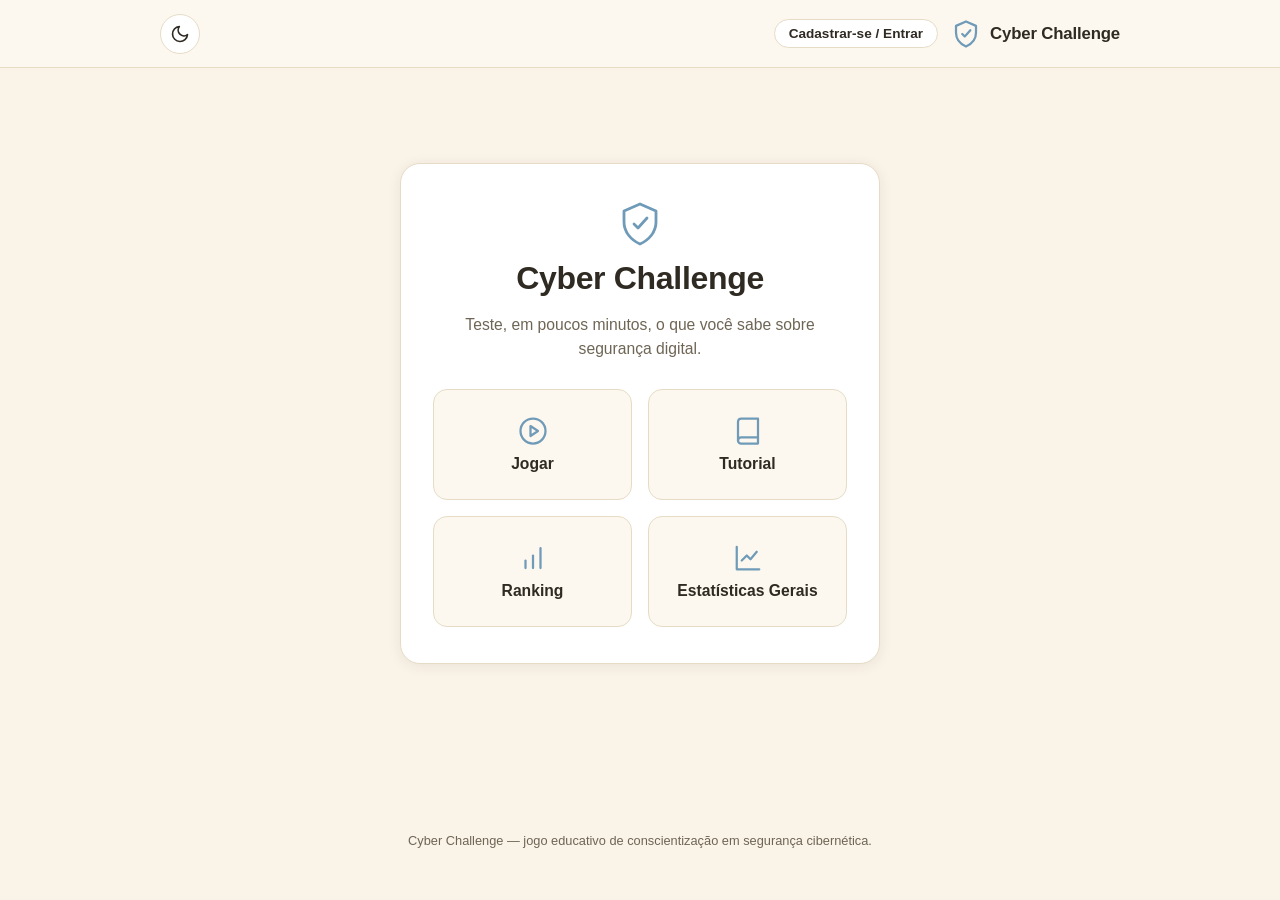
==== commit 8e4f5ee8: "feat: aprimora o Cyber Challenge * Reformula o fluxo e a interface do jogo * Implementa autenticação" ====
--- a/src/main/resources/static/index.html
+++ b/src/main/resources/static/index.html
@@ -10,13 +10,16 @@
     <header class="site-header">
         <div class="site-header__inner">
             <button type="button" id="theme-toggle" class="theme-toggle" aria-label="Alternar tema"></button>
-            <a href="/index.html" class="brand">
-                <svg class="brand-logo icon-svg" viewBox="0 0 24 24" fill="none" stroke="currentColor" stroke-width="1.8" stroke-linecap="round" stroke-linejoin="round">
-                    <path d="M12 2 L20 5.5 V11 C20 16 16.5 20 12 22 C7.5 20 4 16 4 11 V5.5 Z"></path>
-                    <path d="M9 12 L11 14 L15.5 9"></path>
-                </svg>
-                <span class="brand-name">Cyber Challenge</span>
-            </a>
+            <div class="header-right">
+                <div id="account-control" class="account-control"></div>
+                <a href="/index.html" class="brand">
+                    <svg class="brand-logo icon-svg" viewBox="0 0 24 24" fill="none" stroke="currentColor" stroke-width="1.8" stroke-linecap="round" stroke-linejoin="round">
+                        <path d="M12 2 L20 5.5 V11 C20 16 16.5 20 12 22 C7.5 20 4 16 4 11 V5.5 Z"></path>
+                        <path d="M9 12 L11 14 L15.5 9"></path>
+                    </svg>
+                    <span class="brand-name">Cyber Challenge</span>
+                </a>
+            </div>
         </div>
     </header>
 
@@ -53,47 +56,6 @@
         </div>
     </section>
 
-    <!-- IDENTIFICACAO: nickname, idade, autoavaliacao -->
-    <section id="tela-identificacao" class="screen hidden">
-        <div class="card">
-            <div class="steps"><span class="step-dot active"></span><span class="step-dot"></span><span class="step-dot"></span><span class="step-dot"></span></div>
-            <h2>Antes de começar</h2>
-            <p class="subtitle">Informe seus dados para participar do desafio e aparecer no ranking.</p>
-
-            <div class="field">
-                <label for="input-nickname">Nickname</label>
-                <input type="text" id="input-nickname" placeholder="Como você quer ser chamado" autocomplete="off" maxlength="30">
-                <span id="nickname-status" class="field-hint"></span>
-            </div>
-
-            <div class="field">
-                <label for="input-idade">Idade</label>
-                <input type="number" id="input-idade" placeholder="Sua idade" min="1" max="120" autocomplete="off">
-            </div>
-
-            <div class="field">
-                <label for="input-autoavaliacao">De 1 a 10, o quanto você entende de segurança digital?</label>
-                <div class="slider-row">
-                    <input type="range" id="input-autoavaliacao" min="1" max="10" value="5">
-                    <span id="autoavaliacao-valor" class="slider-badge">5</span>
-                </div>
-            </div>
-
-            <div id="erro-identificacao" class="msg msg-error hidden">
-                <svg viewBox="0 0 24 24" fill="none" stroke="currentColor" stroke-width="2" stroke-linecap="round" stroke-linejoin="round"><path d="M12 9v4"></path><path d="M12 17h.01"></path><path d="M10.29 3.86L1.82 18a2 2 0 0 0 1.71 3h16.94a2 2 0 0 0 1.71-3L13.71 3.86a2 2 0 0 0-3.42 0z"></path></svg>
-                <span id="erro-identificacao-texto">Verifique os dados informados.</span>
-            </div>
-
-            <div class="btn-row">
-                <button type="button" id="btn-voltar-identificacao" class="btn btn-secondary">
-                    <svg width="18" height="18" viewBox="0 0 24 24" fill="none" stroke="currentColor" stroke-width="2" stroke-linecap="round" stroke-linejoin="round"><line x1="19" y1="12" x2="5" y2="12"></line><polyline points="12,19 5,12 12,5"></polyline></svg>
-                    Voltar
-                </button>
-                <button type="button" id="btn-proximo-identificacao" class="btn btn-primary">Próximo</button>
-            </div>
-        </div>
-    </section>
-
     <!-- ESCOLHA DE NIVEL -->
     <section id="tela-nivel" class="screen hidden">
         <div class="card card-wide">
@@ -109,7 +71,7 @@
                 </button>
                 <button class="nivel-card" data-nivel="2">
                     <span class="nivel-numero">2</span>
-                    <span class="nivel-nome">Usuário</span>
+                    <span class="nivel-nome">Básico</span>
                     <span class="nivel-desc">Situações comuns do cotidiano</span>
                 </button>
                 <button class="nivel-card" data-nivel="3">
@@ -237,6 +199,7 @@
     </footer>
 
     <script src="theme.js"></script>
+    <script src="conta.js"></script>
     <script src="script.js"></script>
 </body>
 </html>
--- a/src/main/resources/static/style.css
+++ b/src/main/resources/static/style.css
@@ -106,7 +106,10 @@
     z-index: 50;
     background: var(--bg-elevated);
     border-bottom: 1px solid var(--border);
-}
+    transition: transform 0.28s ease;
+}
+
+.site-header.header-oculto { transform: translateY(-100%); }
 
 .site-header__inner {
     max-width: 1000px;
@@ -149,6 +152,51 @@
     font-size: 1.05rem;
     letter-spacing: -0.01em;
 }
+
+.header-right {
+    display: flex;
+    align-items: center;
+    gap: 0.85rem;
+}
+
+.account-control a, .account-control button {
+    display: inline-flex;
+    align-items: center;
+    gap: 0.4rem;
+    font-family: inherit;
+    font-size: 0.85rem;
+    font-weight: 700;
+    color: var(--text-primary);
+    background: var(--bg-card);
+    border: 1px solid var(--border);
+    border-radius: 999px;
+    padding: 0.4rem 0.85rem;
+    text-decoration: none;
+    cursor: pointer;
+    transition: border-color 0.15s ease;
+}
+
+.account-control a:hover, .account-control button:hover { border-color: var(--accent); }
+
+.account-control .conta-logada {
+    display: inline-flex;
+    align-items: center;
+    gap: 0.5rem;
+}
+
+.account-control .conta-nickname {
+    color: var(--accent-hover);
+}
+
+.account-control .btn-sair {
+    background: transparent;
+    border: none;
+    padding: 0.2rem;
+    color: var(--text-secondary);
+    cursor: pointer;
+    display: inline-flex;
+}
+.account-control .btn-sair:hover { color: var(--danger); }
 
 .site-footer {
     width: 100%;
@@ -649,3 +697,48 @@
    area de toque confortavel (item de responsividade/toque). */
 input, select, textarea, button { font-size: 16px; }
 .btn, .opcao-btn, .nivel-card, .menu-item, .ranking-tab { min-height: 44px; }
+
+/* ---------------- Autenticacao (cadastro/login) ---------------- */
+.auth-tabs {
+    display: flex;
+    gap: 0.5rem;
+    margin-bottom: 1.5rem;
+    border-bottom: 1px solid var(--border);
+}
+
+.auth-tab {
+    flex: 1;
+    padding: 0.75rem;
+    background: transparent;
+    border: none;
+    border-bottom: 2.5px solid transparent;
+    font-family: inherit;
+    font-size: 0.95rem;
+    font-weight: 700;
+    color: var(--text-secondary);
+    cursor: pointer;
+}
+
+.auth-tab.ativo { color: var(--accent-hover); border-bottom-color: var(--accent); }
+
+.password-checklist {
+    list-style: none;
+    padding: 0;
+    margin: 0 0 1.1rem;
+    display: flex;
+    flex-direction: column;
+    gap: 0.35rem;
+    text-align: left;
+}
+
+.password-checklist li {
+    display: flex;
+    align-items: center;
+    gap: 0.5rem;
+    font-size: 0.82rem;
+    color: var(--text-secondary);
+}
+
+.password-checklist li svg { width: 16px; height: 16px; flex-shrink: 0; color: var(--border); }
+.password-checklist li.atendido { color: var(--success); }
+.password-checklist li.atendido svg { color: var(--success); }
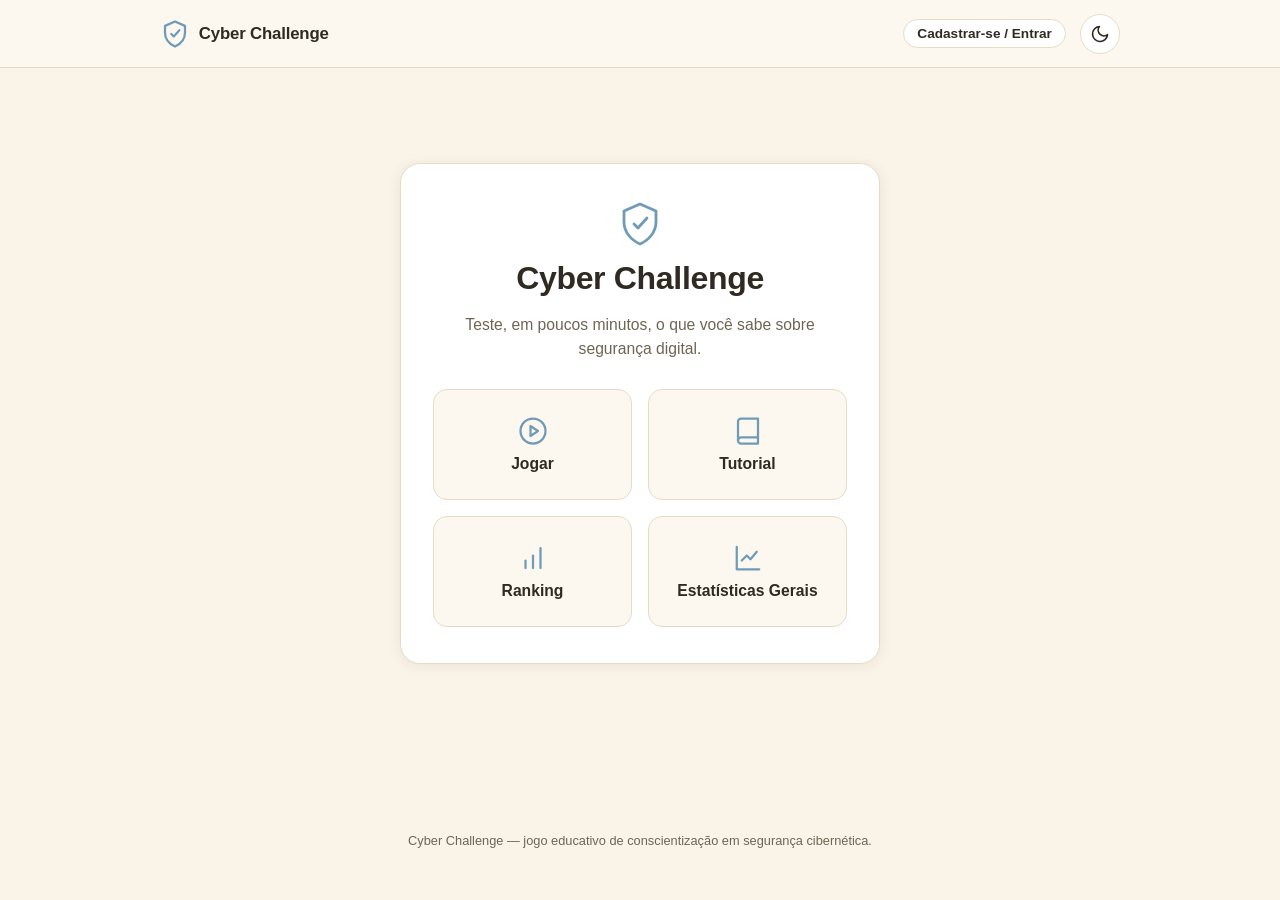
==== commit 29ca1ee5: "fix: ajusta interface e README" ====
--- a/src/main/resources/static/index.html
+++ b/src/main/resources/static/index.html
@@ -9,16 +9,16 @@
 <body>
     <header class="site-header">
         <div class="site-header__inner">
-            <button type="button" id="theme-toggle" class="theme-toggle" aria-label="Alternar tema"></button>
+            <a href="/index.html" class="brand">
+                <svg class="brand-logo icon-svg" viewBox="0 0 24 24" fill="none" stroke="currentColor" stroke-width="1.8" stroke-linecap="round" stroke-linejoin="round">
+                    <path d="M12 2 L20 5.5 V11 C20 16 16.5 20 12 22 C7.5 20 4 16 4 11 V5.5 Z"></path>
+                    <path d="M9 12 L11 14 L15.5 9"></path>
+                </svg>
+                <span class="brand-name">Cyber Challenge</span>
+            </a>
             <div class="header-right">
                 <div id="account-control" class="account-control"></div>
-                <a href="/index.html" class="brand">
-                    <svg class="brand-logo icon-svg" viewBox="0 0 24 24" fill="none" stroke="currentColor" stroke-width="1.8" stroke-linecap="round" stroke-linejoin="round">
-                        <path d="M12 2 L20 5.5 V11 C20 16 16.5 20 12 22 C7.5 20 4 16 4 11 V5.5 Z"></path>
-                        <path d="M9 12 L11 14 L15.5 9"></path>
-                    </svg>
-                    <span class="brand-name">Cyber Challenge</span>
-                </a>
+                <button type="button" id="theme-toggle" class="theme-toggle" aria-label="Alternar tema"></button>
             </div>
         </div>
     </header>
--- a/src/main/resources/static/style.css
+++ b/src/main/resources/static/style.css
@@ -97,7 +97,7 @@
 .icon-svg { display: inline-block; vertical-align: middle; stroke: currentColor; }
 
 /* ---------------- Barra superior ----------------
-   Apenas o alternador de tema (esquerda) e a marca (direita) --
+   Marca (esquerda); conta e alternador de tema (direita) --
    nunca um segundo menu de navegacao. */
 .site-header {
     width: 100%;
@@ -313,7 +313,8 @@
 }
 
 .field input[type="text"],
-.field input[type="number"] {
+.field input[type="number"],
+.field input[type="password"] {
     width: 100%;
     padding: 0.75rem 0.9rem;
     font-size: 1rem;
@@ -678,6 +679,12 @@
 }
 
 @media (max-width: 560px) {
+    .site-header__inner { padding: 0.7rem 0.9rem; }
+    .brand-logo { width: 26px; height: 26px; }
+    .brand-name { font-size: 0.92rem; }
+    .header-right { gap: 0.5rem; }
+    .account-control a, .account-control button { padding: 0.35rem 0.65rem; font-size: 0.78rem; }
+    .theme-toggle { width: 36px; height: 36px; }
     main.page-content { padding: 1rem 0.6rem 3rem; }
     .card { padding: 1.6rem 1.1rem; width: 96%; }
     h1 { font-size: 1.6rem; }
